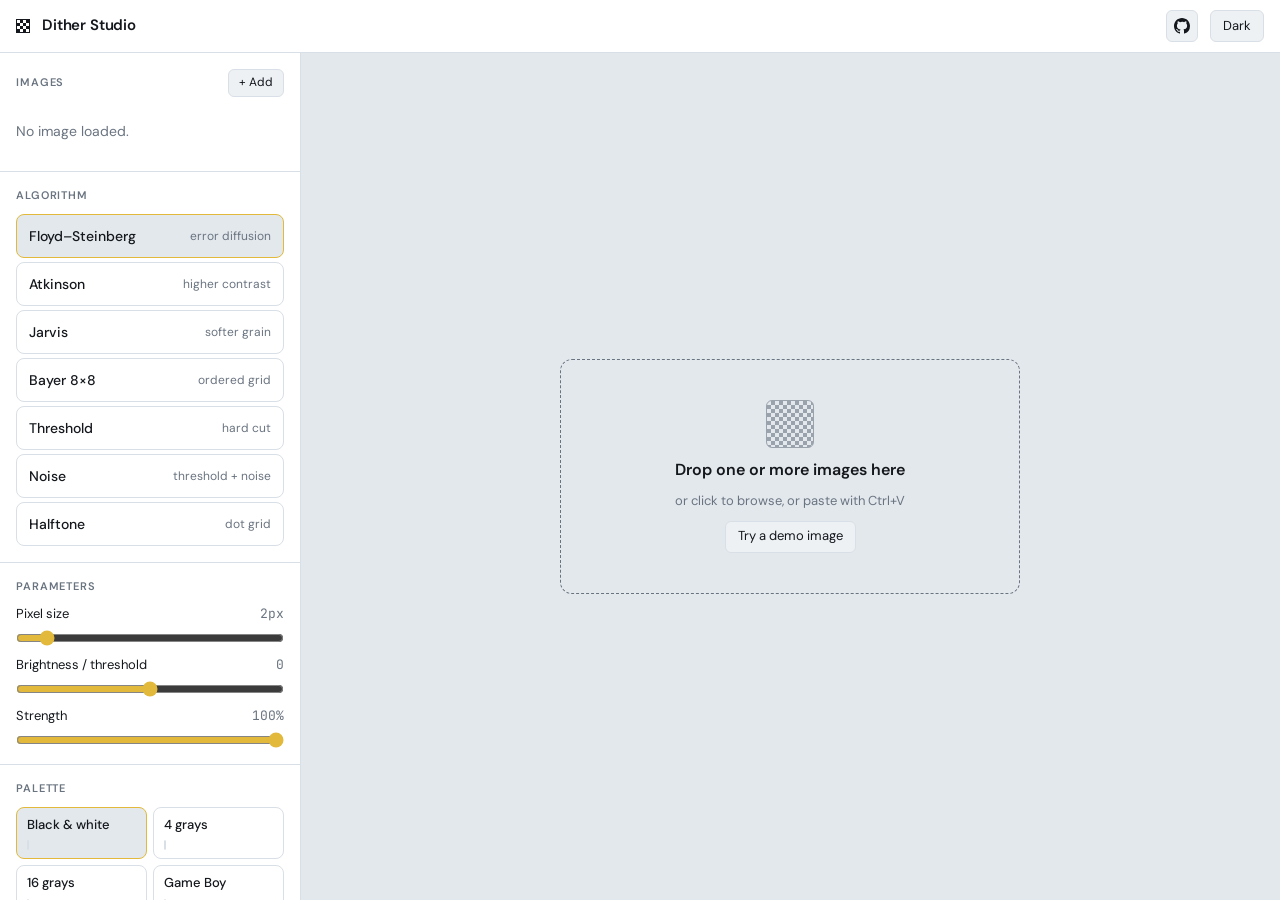
==== index.html @ 9b3e5ccb "Dither Studio 1.0.0 A single static page that dithers images entirely in the browser: no build step," ====
<!doctype html>
<html lang="en">
<head>
<meta charset="utf-8">
<meta name="viewport" content="width=device-width, initial-scale=1, viewport-fit=cover">
<title>Dither Studio — Retro image dithering in your browser</title>
<meta name="description" content="Turn any image into 1-bit, Game Boy, CGA or sepia pixel art. Floyd–Steinberg, Atkinson, Bayer, halftone and more, with a live before/after view. Runs entirely in your browser — nothing is uploaded.">
<meta name="theme-color" content="#0d1013">
<meta name="color-scheme" content="light dark">

<meta property="og:type" content="website">
<meta property="og:site_name" content="Dither Studio">
<meta property="og:locale" content="en_US">
<meta property="og:title" content="Dither Studio — Retro image dithering in your browser">
<meta property="og:description" content="Turn any image into 1-bit, Game Boy, CGA or sepia pixel art. Floyd–Steinberg, Atkinson, Bayer, halftone and more, with a live before/after view. Runs entirely in your browser — nothing is uploaded.">
<meta property="og:url" content="https://zed2101.github.io/dither-studio/">
<meta property="og:image" content="https://zed2101.github.io/dither-studio/assets/og.png">
<meta property="og:image:width" content="2400">
<meta property="og:image:height" content="1260">
<meta property="og:image:alt" content="Dither Studio: an image shown half in colour, half dithered to black and white.">
<meta name="twitter:card" content="summary_large_image">
<meta name="twitter:title" content="Dither Studio — Retro image dithering in your browser">
<meta name="twitter:description" content="Turn any image into 1-bit, Game Boy, CGA or sepia pixel art. 7 algorithms, 10 palettes, batch export. No upload, no install.">
<meta name="twitter:image" content="https://zed2101.github.io/dither-studio/assets/og.png">

<link rel="canonical" href="https://zed2101.github.io/dither-studio/">
<link rel="icon" href="favicon.svg" type="image/svg+xml">
<link rel="apple-touch-icon" href="assets/icon-512.png">
<link rel="preconnect" href="https://fonts.googleapis.com">
<link rel="preconnect" href="https://fonts.gstatic.com" crossorigin>
<link href="https://fonts.googleapis.com/css2?family=DM+Sans:wght@400;500;600&family=JetBrains+Mono:wght@400;500&display=swap" rel="stylesheet">
<link rel="stylesheet" href="styles.css">
</head>
<body>

<div id="root" class="root">
  <input id="file" type="file" accept="image/*" multiple hidden>

  <header class="topbar">
    <span class="logo" aria-hidden="true"></span>
    <h1 class="wordmark">Dither Studio</h1>
    <span id="status" class="status mono"></span>
    <span class="spacer"></span>
    <a class="btn btn-icon" href="https://github.com/Zed2101/dither-studio" target="_blank" rel="noopener" title="View on GitHub" aria-label="View on GitHub">
      <svg viewBox="0 0 16 16" width="16" height="16" fill="currentColor" aria-hidden="true"><path d="M8 0C3.58 0 0 3.58 0 8c0 3.54 2.29 6.53 5.47 7.59.4.07.55-.17.55-.38 0-.19-.01-.82-.01-1.49-2.01.37-2.53-.49-2.69-.94-.09-.23-.48-.94-.82-1.13-.28-.15-.68-.52-.01-.53.63-.01 1.08.58 1.23.82.72 1.21 1.87.87 2.33.66.07-.52.28-.87.51-1.07-1.78-.2-3.64-.89-3.64-3.95 0-.87.31-1.59.82-2.15-.08-.2-.36-1.02.08-2.12 0 0 .67-.21 2.2.82a7.4 7.4 0 0 1 2-.27c.68 0 1.36.09 2 .27 1.53-1.04 2.2-.82 2.2-.82.44 1.1.16 1.92.08 2.12.51.56.82 1.27.82 2.15 0 3.07-1.87 3.75-3.65 3.95.29.25.54.73.54 1.48 0 1.07-.01 1.93-.01 2.2 0 .21.15.46.55.38A8.01 8.01 0 0 0 16 8c0-4.42-3.58-8-8-8Z"/></svg>
    </a>
    <button id="theme" class="btn" type="button">Dark</button>
  </header>

  <main class="workspace">

    <section id="stage" class="stage" aria-label="Preview">
      <div id="viewer" class="viewer" hidden>
        <div class="layer"><canvas id="orig"></canvas></div>
        <div class="layer" id="clip"><canvas id="dith"></canvas></div>
        <div id="divider" class="divider">
          <span class="divider-line"></span>
          <span id="handle" class="handle" role="separator" aria-label="Drag to compare"><span>◀</span><span>▶</span></span>
        </div>
        <span class="tag tag-before mono">original</span>
        <span id="algoTag" class="tag tag-after mono"></span>
        <div class="zoombar">
          <button id="zoomOut" class="zbtn" type="button" aria-label="Zoom out">−</button>
          <button id="zoomReset" class="zbtn zbtn-wide mono" type="button" title="Reset view">100%</button>
          <button id="zoomIn" class="zbtn" type="button" aria-label="Zoom in">+</button>
        </div>
      </div>

      <div id="dropzone" class="dropzone">
        <div class="drop-card" id="dropCard">
          <span class="drop-icon" aria-hidden="true"></span>
          <p class="drop-title">Drop one or more images here</p>
          <p class="drop-sub">or click to browse, or paste with Ctrl+V</p>
          <button id="demo" class="btn" type="button">Try a demo image</button>
        </div>
      </div>

      <div id="overlay" class="drag-overlay" hidden>Drop to add</div>
    </section>

    <aside class="panel" aria-label="Controls">

      <section class="group">
        <div class="group-head">
          <h2 class="group-title">Images</h2>
          <button id="add" class="btn btn-sm" type="button">+ Add</button>
        </div>
        <div id="thumbs" class="thumbs" hidden></div>
        <p id="noImages" class="muted">No image loaded.</p>
      </section>

      <section class="group">
        <h2 class="group-title">Algorithm</h2>
        <div id="algos" class="algos" role="radiogroup" aria-label="Algorithm"></div>
      </section>

      <section class="group">
        <h2 class="group-title">Parameters</h2>
        <label class="field">
          <span class="field-head"><span>Pixel size</span><span id="pixelVal" class="mono muted"></span></span>
          <input id="pixel" type="range" min="1" max="12" step="1" value="2">
        </label>
        <label class="field">
          <span class="field-head"><span>Brightness / threshold</span><span id="biasVal" class="mono muted"></span></span>
          <input id="bias" type="range" min="-120" max="120" step="1" value="0">
        </label>
        <label class="field" id="strengthField">
          <span class="field-head"><span>Strength</span><span id="strengthVal" class="mono muted"></span></span>
          <input id="strength" type="range" min="0" max="100" step="1" value="100">
        </label>
        <label class="field" id="cellField" hidden>
          <span class="field-head"><span>Dot grid</span><span id="cellVal" class="mono muted"></span></span>
          <input id="cell" type="range" min="3" max="24" step="1" value="8">
        </label>
      </section>

      <section class="group">
        <h2 class="group-title">Palette</h2>
        <div id="palettes" class="palettes" role="radiogroup" aria-label="Palette"></div>
        <div id="customRow" class="custom-row" hidden></div>
      </section>

      <section class="group">
        <h2 class="group-title">Export</h2>
        <p id="exportInfo" class="mono muted"></p>
        <button id="png" class="btn btn-primary" type="button" disabled>Download PNG</button>
        <div class="row">
          <button id="copy" class="btn" type="button" disabled>Copy</button>
          <button id="zip" class="btn" type="button" disabled>ZIP</button>
        </div>
      </section>

    </aside>
  </main>

  <div id="toast" class="toast" hidden></div>
</div>

<script src="app.js"></script>
</body>
</html>
---- styles.css ----
/* ---------------------------------------------------------------- tokens */
:root {
  --bg: #eef1f4;
  --panel: #ffffff;
  --panel2: #e3e8ed;
  --text: #14181d;
  --muted: #6a7480;
  --border: #d9dfe6;
  --accent: #e2b93b;
  --accent-ink: #1c1600;
  --shadow: 0 1px 2px rgba(20, 24, 29, .06);
}
:root.dark {
  --bg: #0d1013;
  --panel: #151a1f;
  --panel2: #1d232a;
  --text: #e7ebef;
  --muted: #8791a0;
  --border: #262d35;
  --shadow: 0 1px 2px rgba(0, 0, 0, .4);
}

* { box-sizing: border-box; }

html, body {
  margin: 0;
  height: 100%;
  background: var(--bg);
  color: var(--text);
  font: 400 14px/1.45 "DM Sans", system-ui, -apple-system, sans-serif;
  -webkit-font-smoothing: antialiased;
}

.mono { font-family: "JetBrains Mono", ui-monospace, monospace; }
.muted { color: var(--muted); }

input[type=range] { accent-color: var(--accent); width: 100%; margin: 0; }

/* ---------------------------------------------------------------- shell */
.root {
  height: 100dvh;
  display: flex;
  flex-direction: column;
  position: relative;
}

.topbar {
  flex: 0 0 auto;
  display: flex;
  align-items: center;
  gap: 12px;
  padding: 10px 16px;
  background: var(--panel);
  border-bottom: 1px solid var(--border);
}
.logo {
  width: 14px;
  height: 14px;
  border: 1px solid var(--text);
  background: repeating-conic-gradient(var(--text) 0 25%, transparent 0 50%) 0 0 / 6px 6px;
}
.wordmark { margin: 0; font-size: 15px; font-weight: 600; letter-spacing: -.01em; }
.status { font-size: 12px; color: var(--muted); }
.spacer { flex: 1; }

.workspace {
  flex: 1;
  min-height: 0;
  display: flex;
  flex-direction: row-reverse;
}

/* ---------------------------------------------------------------- buttons */
.btn {
  height: 32px;
  padding: 0 12px;
  display: inline-flex;
  align-items: center;
  justify-content: center;
  gap: 6px;
  font: inherit;
  font-size: 13px;
  color: var(--text);
  background: var(--bg);
  border: 1px solid var(--border);
  border-radius: 6px;
  cursor: pointer;
  transition: border-color .12s, background .12s, filter .12s;
}
.btn:hover:not(:disabled) { border-color: var(--muted); }
.btn:disabled { opacity: .45; cursor: not-allowed; }
.btn-sm { height: 28px; padding: 0 10px; font-size: 12px; }
.btn-icon { width: 32px; padding: 0; }
.btn-primary {
  height: 40px;
  font-weight: 600;
  font-size: 14px;
  color: var(--accent-ink);
  background: var(--accent);
  border: 0;
  border-radius: 8px;
}
.btn-primary:hover:not(:disabled) { filter: brightness(1.05); }
:focus-visible { outline: 2px solid var(--accent); outline-offset: 2px; }

/* ---------------------------------------------------------------- stage */
.stage {
  position: relative;
  flex: 999 1 420px;
  min-width: 0;
  overflow: hidden;
  background: var(--panel2);
  user-select: none;
  touch-action: pan-y;
  cursor: ew-resize;
}
.stage.panning { touch-action: none; cursor: grab; }
.stage.empty { cursor: default; }

.viewer { position: absolute; inset: 0; }
.viewer[hidden] { display: none; }
.layer {
  position: absolute;
  inset: 0;
  display: flex;
  align-items: center;
  justify-content: center;
  overflow: hidden;
}
.layer canvas { image-rendering: pixelated; }
#orig { box-shadow: 0 8px 30px rgba(0, 0, 0, .18); }

.divider { position: absolute; top: 0; bottom: 0; width: 0; pointer-events: none; }
.divider-line { position: absolute; top: 0; bottom: 0; left: -1px; width: 2px; background: var(--accent); }
.handle {
  position: absolute;
  top: 50%;
  left: -22px;
  margin-top: -22px;
  width: 44px;
  height: 44px;
  border-radius: 50%;
  background: var(--accent);
  color: var(--accent-ink);
  display: flex;
  align-items: center;
  justify-content: center;
  gap: 4px;
  font-size: 11px;
  font-weight: 600;
  box-shadow: 0 2px 10px rgba(0, 0, 0, .3);
  pointer-events: auto;
  cursor: ew-resize;
  touch-action: none;
}

.tag {
  position: absolute;
  top: 12px;
  padding: 3px 8px;
  border-radius: 4px;
  font-size: 11px;
  pointer-events: none;
}
.tag-before { left: 12px; background: rgba(0, 0, 0, .55); color: #fff; }
.tag-after { right: 12px; background: var(--accent); color: var(--accent-ink); }

.zoombar {
  position: absolute;
  bottom: 12px;
  left: 50%;
  transform: translateX(-50%);
  display: flex;
  align-items: center;
  gap: 2px;
  padding: 4px;
  border-radius: 8px;
  background: var(--panel);
  border: 1px solid var(--border);
  box-shadow: var(--shadow);
  cursor: default;
}
.zbtn {
  width: 32px;
  height: 32px;
  border: 0;
  background: transparent;
  color: var(--text);
  border-radius: 6px;
  cursor: pointer;
  font: inherit;
  font-size: 16px;
}
.zbtn-wide { width: auto; min-width: 56px; font-size: 12px; }
.zbtn:hover { background: var(--panel2); }

/* ---------------------------------------------------------------- dropzone */
.dropzone {
  position: absolute;
  inset: 0;
  display: flex;
  align-items: center;
  justify-content: center;
  padding: 24px;
}
.dropzone[hidden] { display: none; }
.drop-card {
  width: 100%;
  max-width: 460px;
  padding: 40px 28px;
  display: flex;
  flex-direction: column;
  align-items: center;
  gap: 10px;
  text-align: center;
  border: 1.5px dashed var(--muted);
  border-radius: 12px;
  cursor: pointer;
  transition: border-color .12s;
}
.drop-card:hover { border-color: var(--accent); }
.drop-icon {
  width: 48px;
  height: 48px;
  border: 1px solid var(--muted);
  border-radius: 6px;
  opacity: .6;
  background: repeating-conic-gradient(var(--muted) 0 25%, transparent 0 50%) 0 0 / 8px 8px;
}
.drop-title { margin: 0; font-size: 16px; font-weight: 600; }
.drop-sub { margin: 0; font-size: 13px; color: var(--muted); }

.drag-overlay {
  position: absolute;
  inset: 0;
  display: flex;
  align-items: center;
  justify-content: center;
  font-size: 18px;
  font-weight: 600;
  background: rgba(226, 185, 59, .18);
  border: 3px solid var(--accent);
  pointer-events: none;
}
.drag-overlay[hidden] { display: none; }

/* ---------------------------------------------------------------- panel */
.panel {
  flex: 1 1 300px;
  max-width: 360px;
  min-height: 0;
  overflow-y: auto;
  overscroll-behavior: contain;
  background: var(--panel);
  border-right: 1px solid var(--border);
  display: flex;
  flex-direction: column;
}

.group {
  padding: 16px;
  display: flex;
  flex-direction: column;
  gap: 10px;
  border-bottom: 1px solid var(--border);
}
.group:last-child { border-bottom: 0; }
.group-head { display: flex; align-items: center; justify-content: space-between; }
.group-title {
  margin: 0;
  font-size: 11px;
  font-weight: 600;
  letter-spacing: .08em;
  text-transform: uppercase;
  color: var(--muted);
}
.row { display: flex; gap: 8px; }
.row > .btn { flex: 1; height: 40px; border-radius: 8px; }

/* thumbnails */
.thumbs { display: grid; grid-template-columns: repeat(auto-fill, minmax(64px, 1fr)); gap: 8px; }
.thumbs[hidden] { display: none; }
.thumb { position: relative; aspect-ratio: 1; }
.thumb-pick {
  width: 100%;
  height: 100%;
  padding: 0;
  border: 0;
  border-radius: 6px;
  overflow: hidden;
  background: var(--panel2);
  cursor: pointer;
  outline: 2px solid transparent;
  outline-offset: 2px;
}
.thumb-pick[aria-checked="true"] { outline-color: var(--accent); }
.thumb-pick img { width: 100%; height: 100%; object-fit: cover; display: block; pointer-events: none; }
.thumb-del {
  position: absolute;
  top: -6px;
  right: -6px;
  width: 20px;
  height: 20px;
  padding: 0;
  border: 0;
  border-radius: 50%;
  background: var(--text);
  color: var(--bg);
  font: inherit;
  font-size: 12px;
  line-height: 20px;
  cursor: pointer;
}

/* algorithm list */
.algos { display: flex; flex-direction: column; gap: 4px; }
.algo {
  display: flex;
  align-items: center;
  justify-content: space-between;
  gap: 8px;
  min-height: 44px;
  padding: 8px 12px;
  text-align: left;
  font: inherit;
  color: var(--text);
  background: transparent;
  border: 1px solid var(--border);
  border-radius: 8px;
  cursor: pointer;
  transition: border-color .12s, background .12s;
}
.algo:hover { border-color: var(--muted); }
.algo[aria-checked="true"] { border-color: var(--accent); background: var(--panel2); }
.algo b { font-weight: 500; font-size: 14px; }
.algo span { color: var(--muted); font-size: 12px; }

/* parameters */
.field { display: flex; flex-direction: column; gap: 6px; }
.field[hidden] { display: none; }
.field-head { display: flex; justify-content: space-between; font-size: 13px; }

/* palettes */
.palettes { display: grid; grid-template-columns: 1fr 1fr; gap: 6px; }
.palette {
  display: flex;
  flex-direction: column;
  gap: 6px;
  min-height: 44px;
  padding: 8px 10px;
  text-align: left;
  font: inherit;
  color: var(--text);
  background: transparent;
  border: 1px solid var(--border);
  border-radius: 8px;
  cursor: pointer;
  transition: border-color .12s, background .12s;
}
.palette:hover { border-color: var(--muted); }
.palette[aria-checked="true"] { border-color: var(--accent); background: var(--panel2); }
.palette b { font-weight: 500; font-size: 13px; }
.swatch {
  display: flex;
  height: 10px;
  border: 1px solid var(--border);
  border-radius: 3px;
  overflow: hidden;
}
.swatch i { flex: 1; }

.custom-row { display: flex; flex-wrap: wrap; gap: 8px; align-items: center; }
.custom-row[hidden] { display: none; }
.chip { position: relative; width: 44px; height: 44px; }
.chip input {
  width: 44px;
  height: 44px;
  padding: 0;
  border: 1px solid var(--border);
  border-radius: 8px;
  background: transparent;
  cursor: pointer;
}
.chip button {
  position: absolute;
  top: -6px;
  right: -6px;
  width: 18px;
  height: 18px;
  padding: 0;
  border: 0;
  border-radius: 50%;
  background: var(--text);
  color: var(--bg);
  font: inherit;
  font-size: 11px;
  line-height: 18px;
  cursor: pointer;
}
.chip-add {
  width: 44px;
  height: 44px;
  border: 1px dashed var(--muted);
  border-radius: 8px;
  background: transparent;
  color: var(--text);
  font: inherit;
  font-size: 18px;
  cursor: pointer;
}
.chip-add:hover { border-color: var(--accent); }

/* ---------------------------------------------------------------- toast */
.toast {
  position: fixed;
  bottom: 20px;
  left: 50%;
  transform: translateX(-50%);
  padding: 10px 16px;
  border-radius: 8px;
  background: var(--text);
  color: var(--bg);
  font-size: 13px;
  box-shadow: 0 6px 24px rgba(0, 0, 0, .3);
  pointer-events: none;
  z-index: 10;
}
.toast[hidden] { display: none; }

/* ---------------------------------------------------------------- mobile */
@media (max-width: 760px) {
  .workspace { flex-direction: column; overflow-y: auto; }
  .stage { flex: 0 0 auto; height: 58dvh; min-height: 300px; }
  .panel {
    flex: 0 0 auto;
    max-width: none;
    overflow: visible;
    border-right: 0;
    border-top: 1px solid var(--border);
  }
  .status { display: none; }
}

@media (prefers-reduced-motion: reduce) {
  * { transition: none !important; }
}
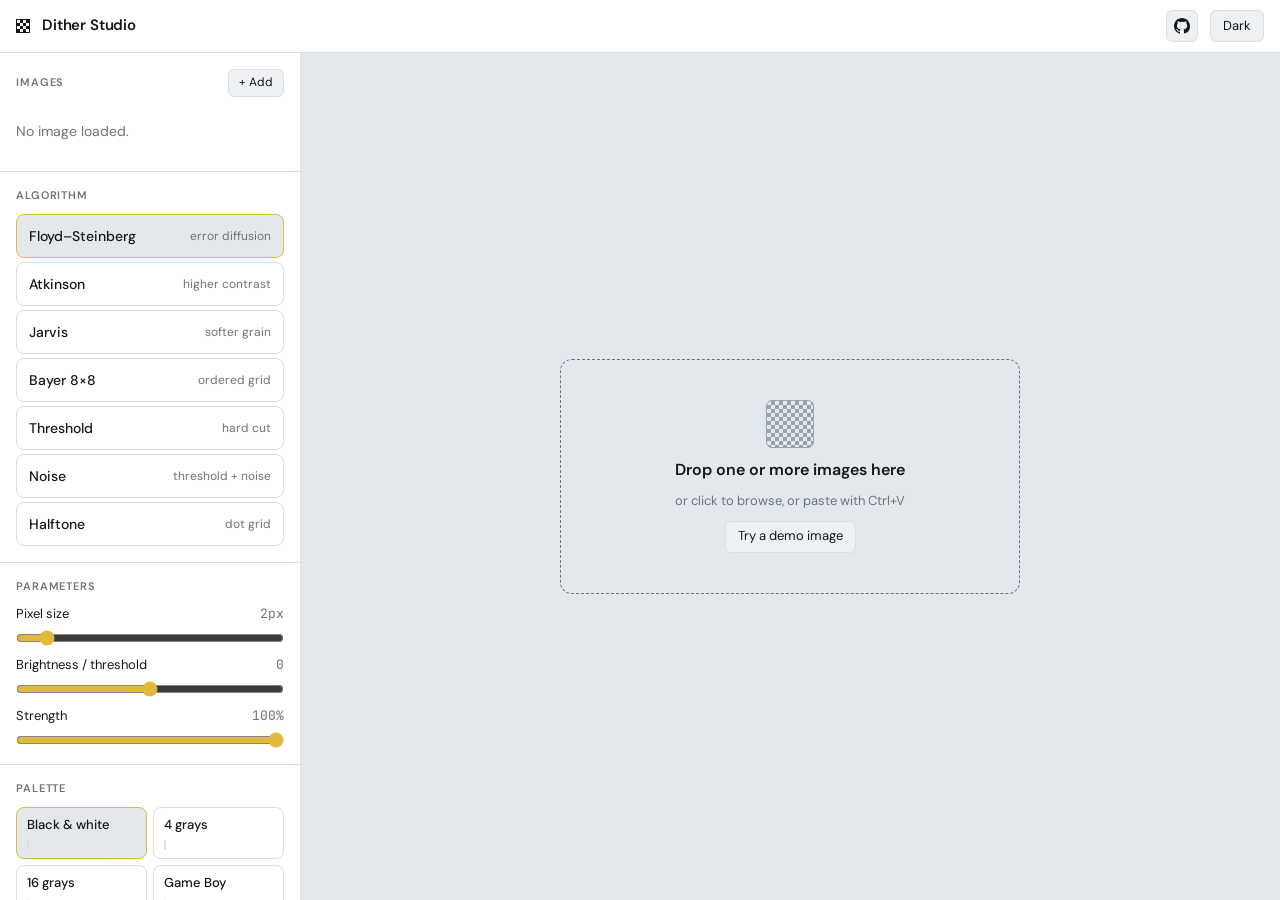
==== commit 28db06ae: "Add sitemap, robots.txt and WebApplication structured data Prepares the site for Google Search Conso" ====
--- a/index.html
+++ b/index.html
@@ -30,6 +30,7 @@
 <link rel="preconnect" href="https://fonts.gstatic.com" crossorigin>
 <link href="https://fonts.googleapis.com/css2?family=DM+Sans:wght@400;500;600&family=JetBrains+Mono:wght@400;500&display=swap" rel="stylesheet">
 <link rel="stylesheet" href="styles.css">
+<script type="application/ld+json">{"@context":"https://schema.org","@type":"WebApplication","name":"Dither Studio","url":"https://zed2101.github.io/dither-studio/","applicationCategory":"MultimediaApplication","applicationSubCategory":"Image dithering tool","operatingSystem":"Any (web browser)","browserRequirements":"Requires JavaScript and HTML5 canvas","offers":{"@type":"Offer","price":"0","priceCurrency":"EUR"},"isAccessibleForFree":true,"license":"https://opensource.org/license/mit","softwareVersion":"1.0.0","image":"https://zed2101.github.io/dither-studio/assets/og.png","author":{"@type":"Person","name":"Daniel Crantoc","url":"https://github.com/Zed2101"},"sameAs":["https://github.com/Zed2101/dither-studio"],"description":"Turn any image into 1-bit, Game Boy, CGA or sepia pixel art. Floyd-Steinberg, Atkinson, Jarvis, ordered Bayer, threshold and halftone dithering with a live before/after view. Runs entirely in the browser, nothing is uploaded.","featureList":["Floyd-Steinberg dithering","Atkinson dithering","Jarvis-Judice-Ninke dithering","Ordered Bayer 8x8 dithering","Threshold and noise threshold","Halftone dots","10 palettes including Game Boy, CGA, EGA and sepia","Custom palette editor","Live before/after compare slider","PNG, clipboard and ZIP export"],"keywords":"dithering, Floyd-Steinberg, Atkinson, Bayer, halftone, 1-bit, pixel art, Game Boy palette, CGA, image converter"}</script>
 </head>
 <body>
 
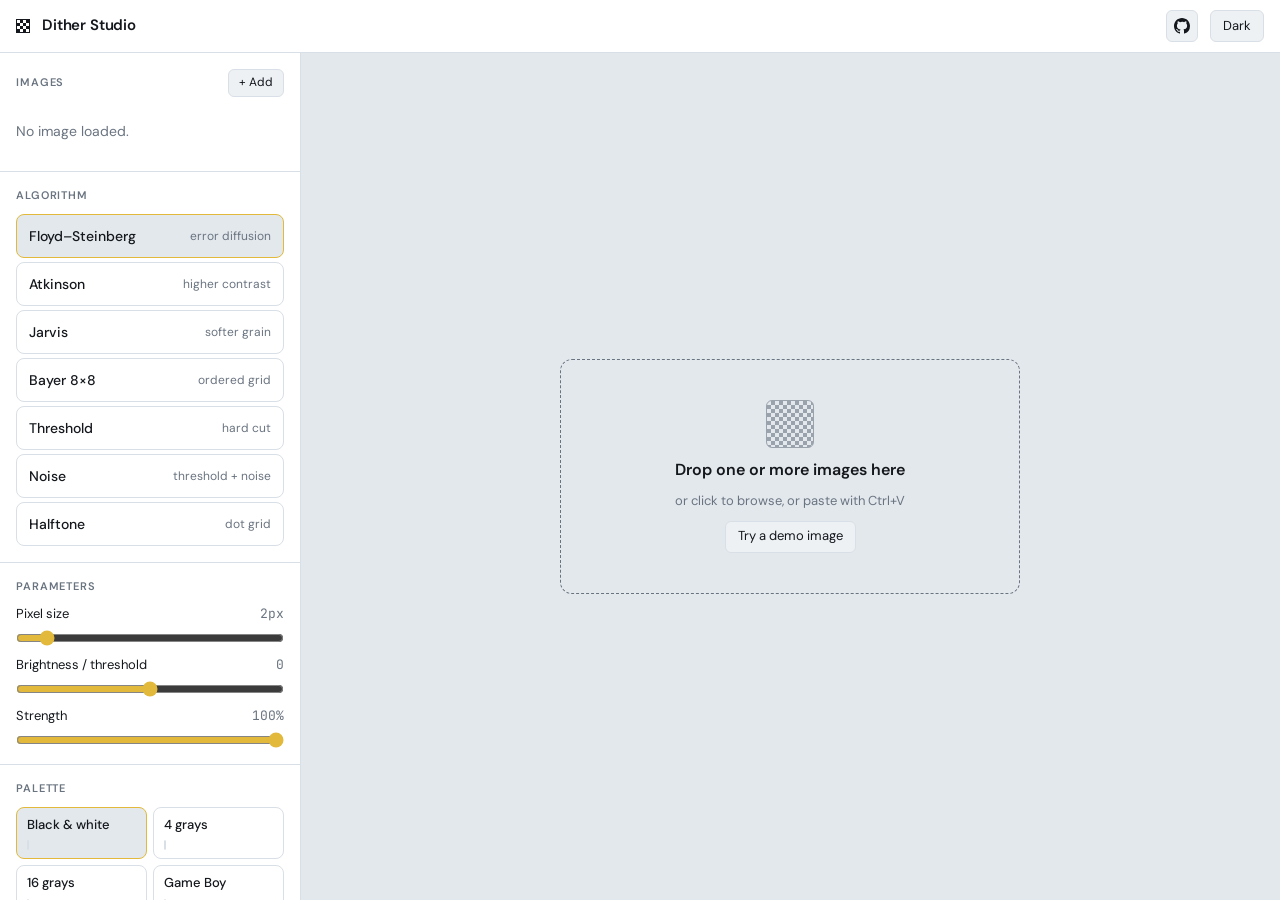
==== commit 6e27b815: "Add Google Search Console verification tag Co-Authored-By: Claude Opus 5 <noreply@anthropic.com>" ====
--- a/index.html
+++ b/index.html
@@ -6,6 +6,7 @@
 <title>Dither Studio — Retro image dithering in your browser</title>
 <meta name="description" content="Turn any image into 1-bit, Game Boy, CGA or sepia pixel art. Floyd–Steinberg, Atkinson, Bayer, halftone and more, with a live before/after view. Runs entirely in your browser — nothing is uploaded.">
 <meta name="theme-color" content="#0d1013">
+<meta name="google-site-verification" content="ipMnhRdP8DGzb9EF7KdJMNUyE6qThfNxW7aOE_FZdts">
 <meta name="color-scheme" content="light dark">
 
 <meta property="og:type" content="website">
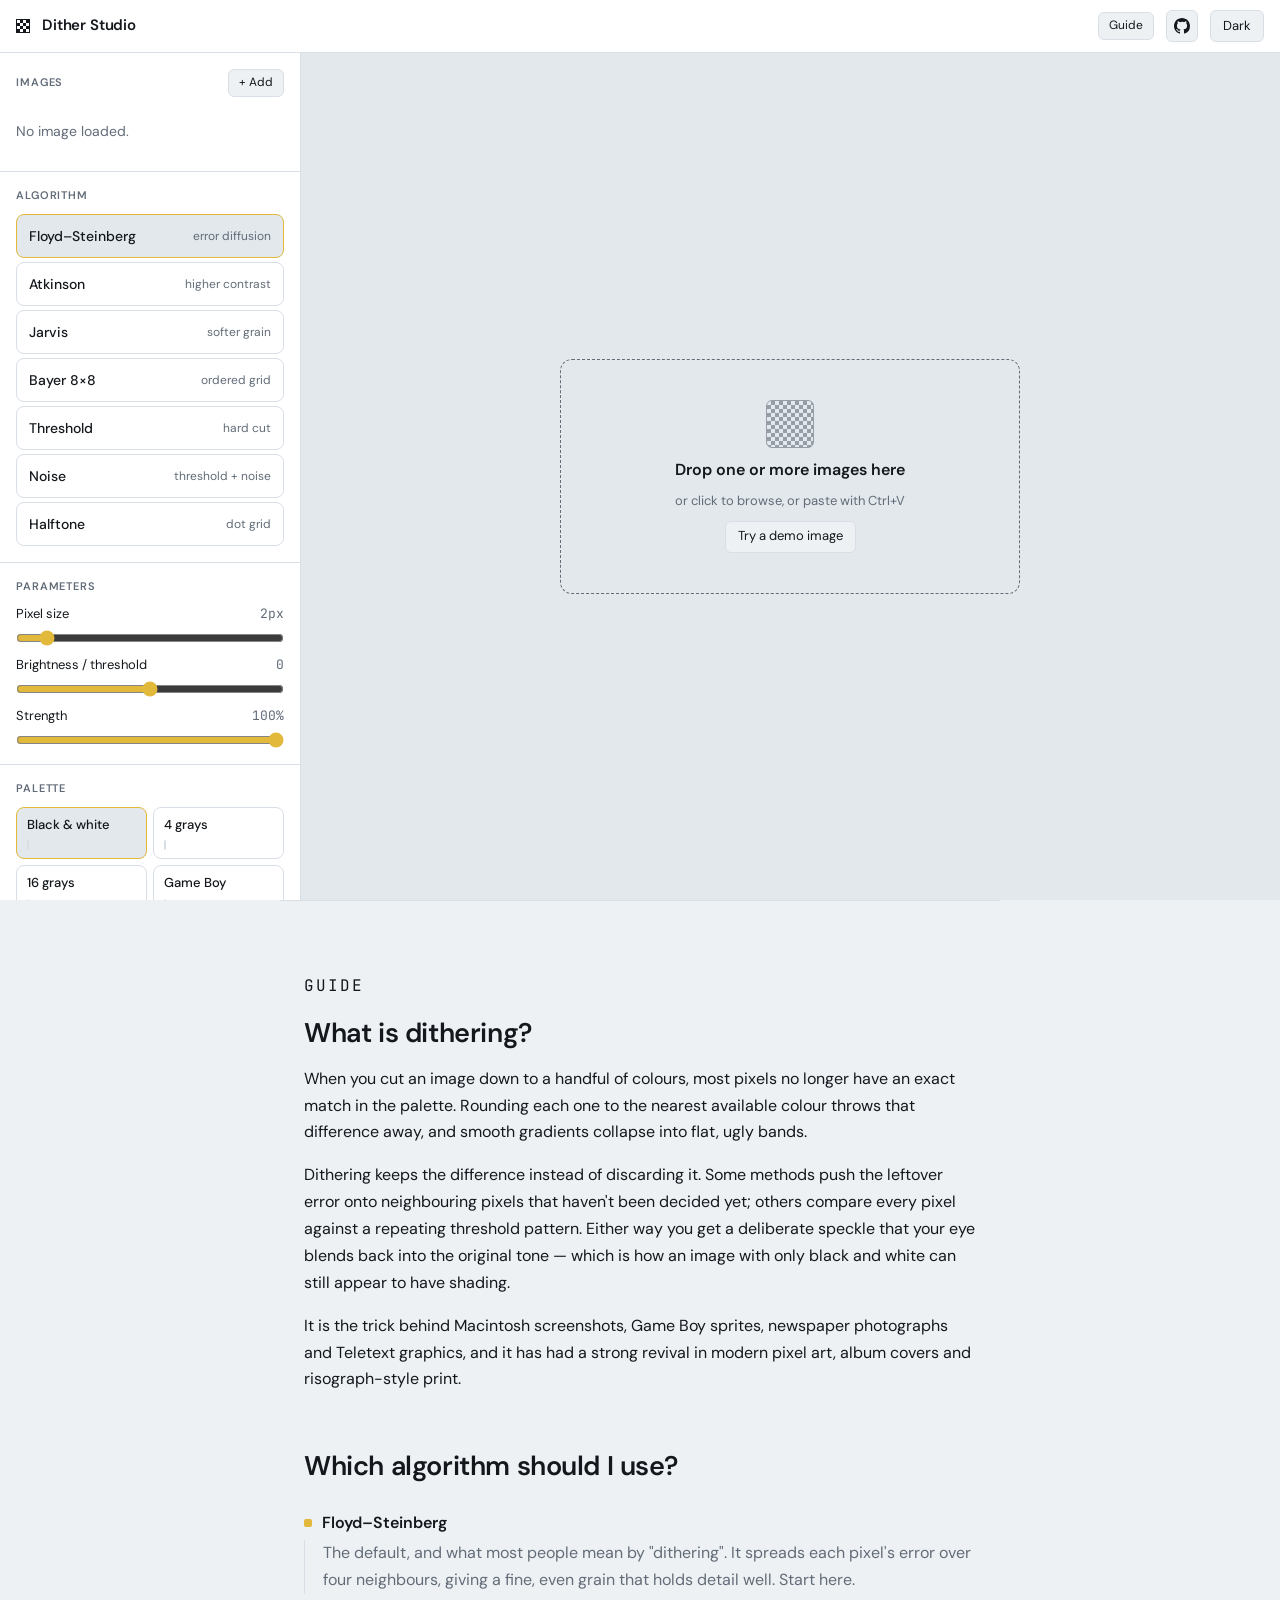
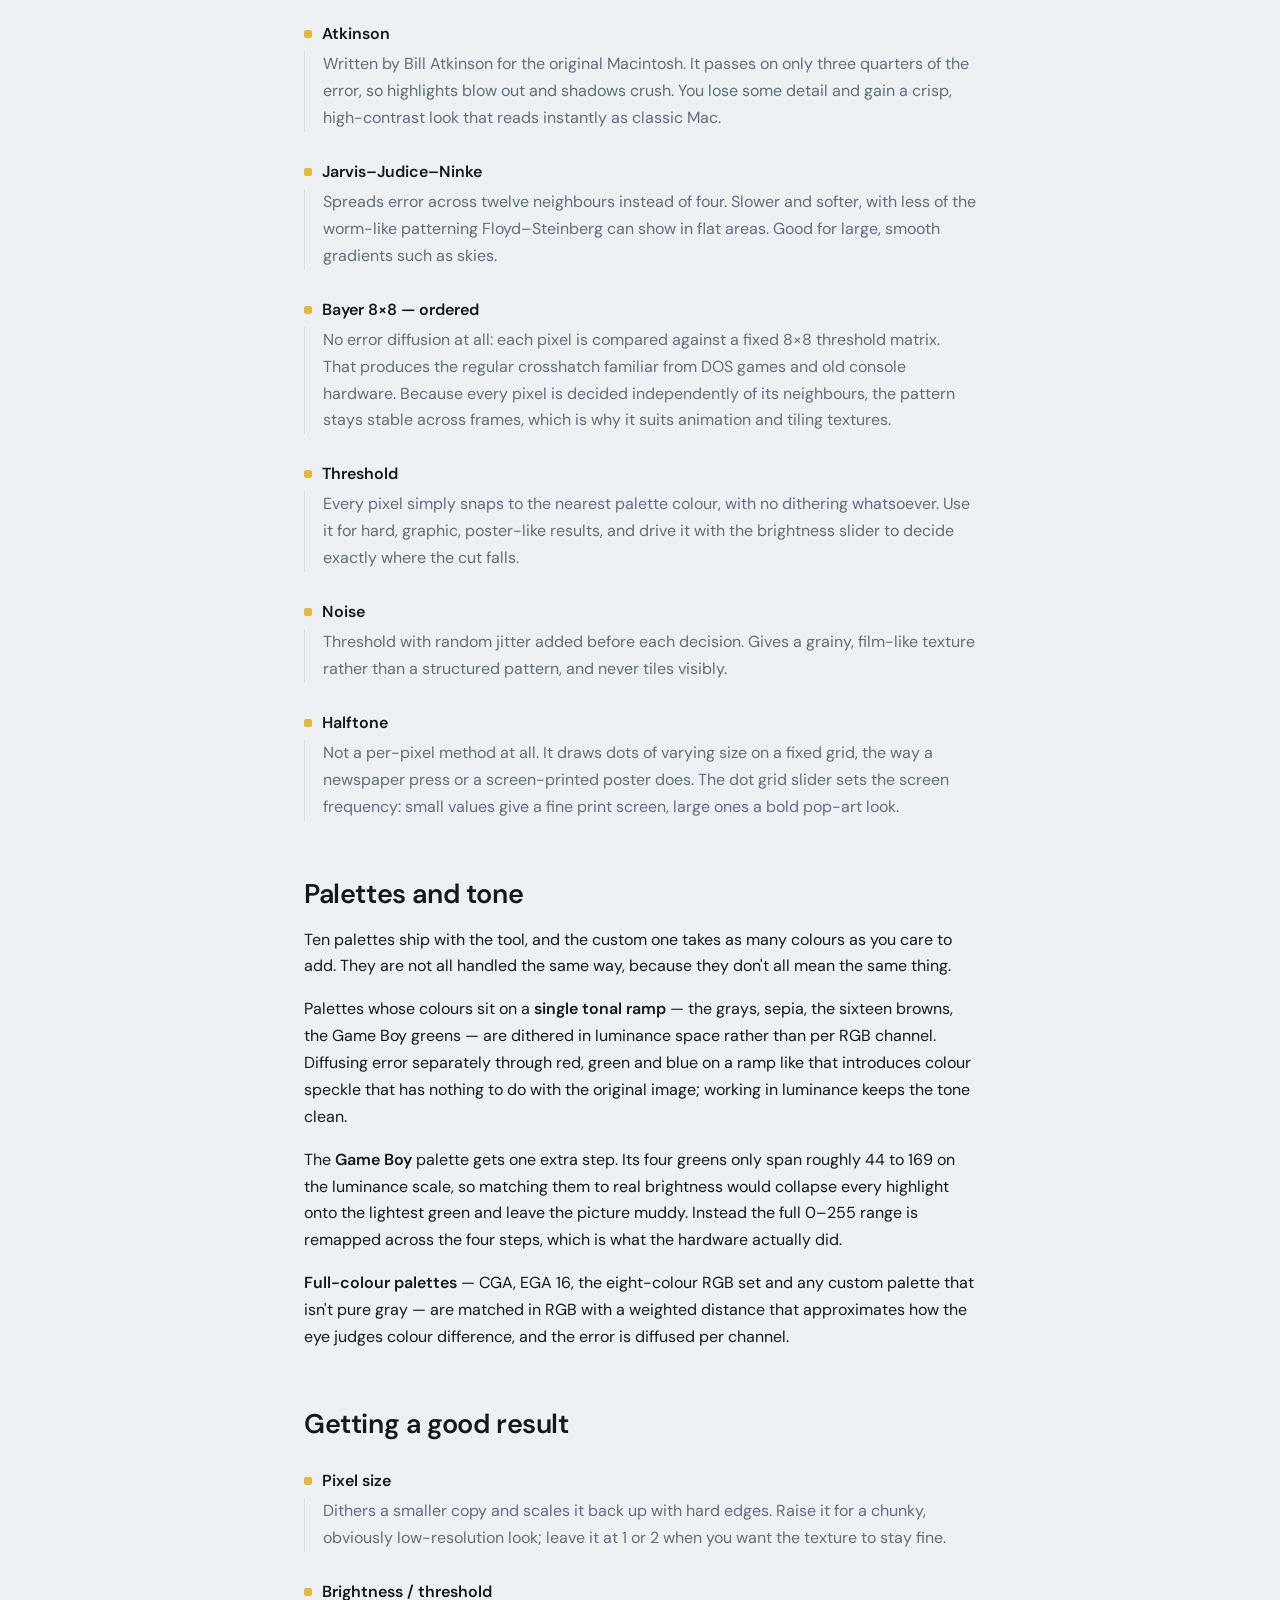
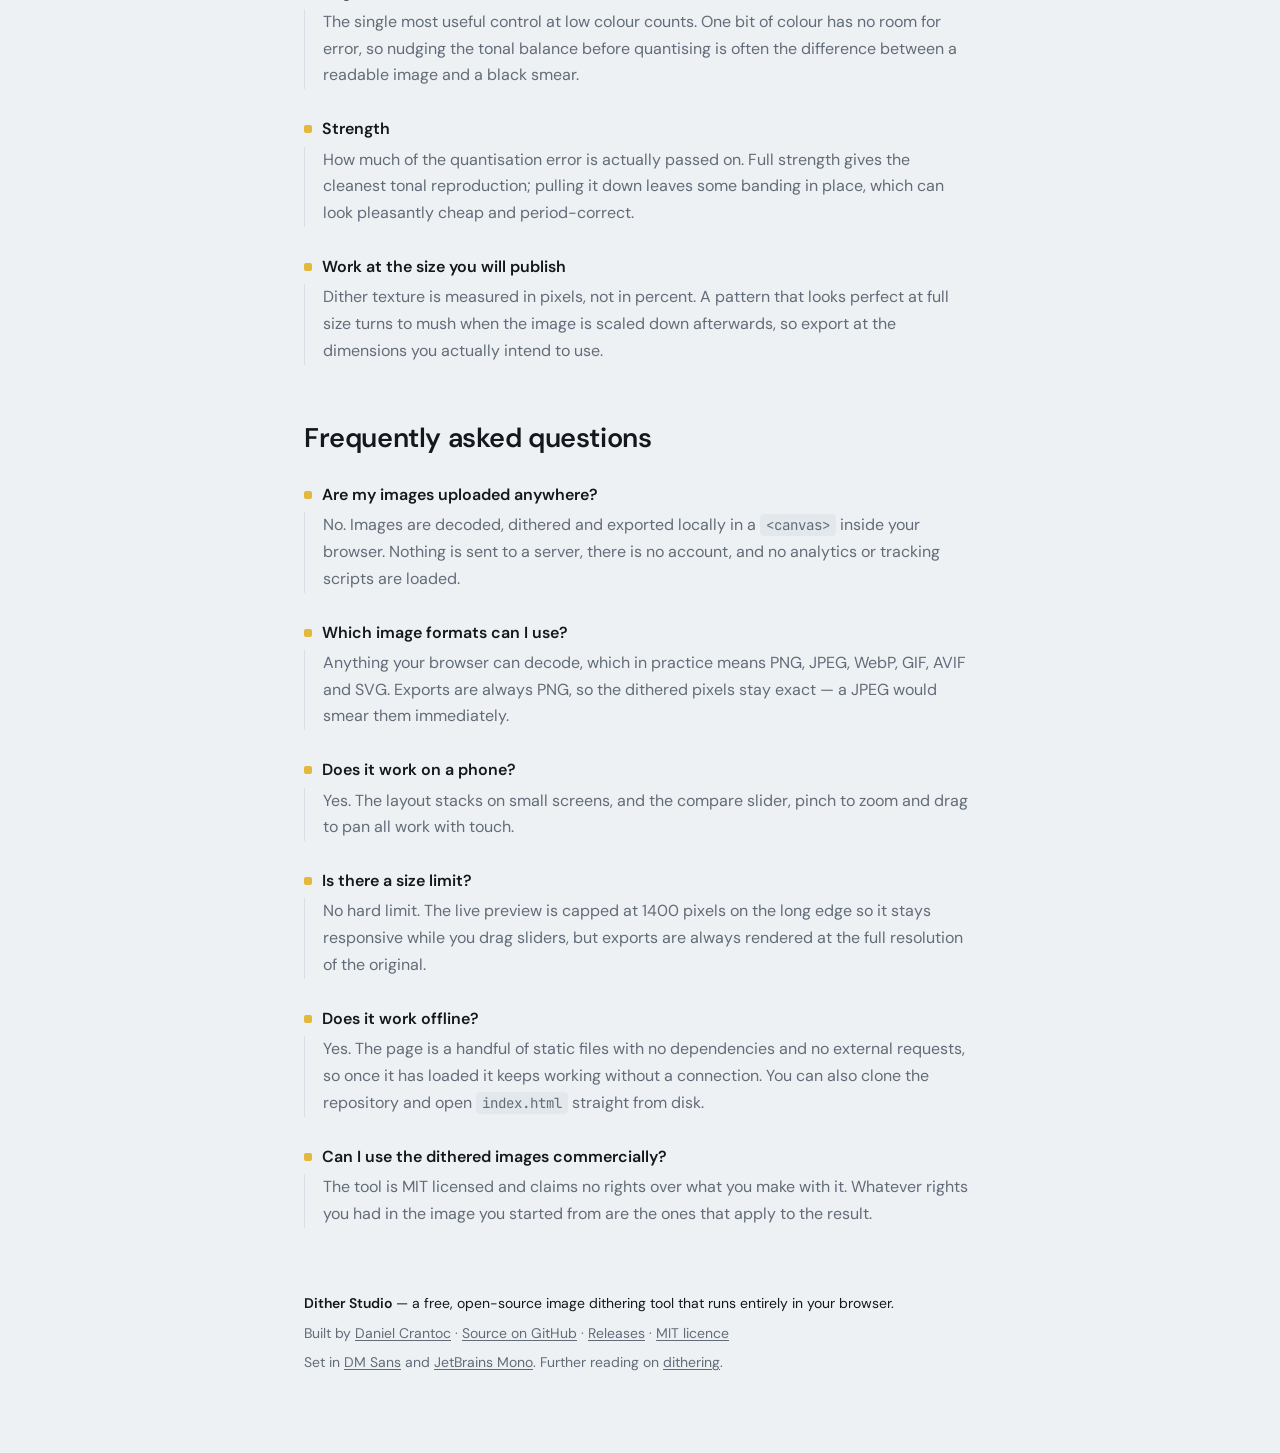
==== commit 046cbf66: "SEO, performance and accessibility pass The page was technically well tagged but had almost nothing " ====
--- a/index.html
+++ b/index.html
@@ -3,37 +3,42 @@
 <head>
 <meta charset="utf-8">
 <meta name="viewport" content="width=device-width, initial-scale=1, viewport-fit=cover">
-<title>Dither Studio — Retro image dithering in your browser</title>
-<meta name="description" content="Turn any image into 1-bit, Game Boy, CGA or sepia pixel art. Floyd–Steinberg, Atkinson, Bayer, halftone and more, with a live before/after view. Runs entirely in your browser — nothing is uploaded.">
+<title>Dither Studio — Free online image dithering tool</title>
+<meta name="description" content="Free online dithering tool. Turn any image into 1-bit, Game Boy, CGA or sepia pixel art with Floyd–Steinberg, Atkinson, Bayer or halftone. Nothing is uploaded.">
 <meta name="theme-color" content="#0d1013">
 <meta name="google-site-verification" content="ipMnhRdP8DGzb9EF7KdJMNUyE6qThfNxW7aOE_FZdts">
 <meta name="color-scheme" content="light dark">
+<meta name="author" content="Daniel Crantoc">
 
 <meta property="og:type" content="website">
 <meta property="og:site_name" content="Dither Studio">
 <meta property="og:locale" content="en_US">
-<meta property="og:title" content="Dither Studio — Retro image dithering in your browser">
+<meta property="og:title" content="Dither Studio — Free online image dithering tool">
 <meta property="og:description" content="Turn any image into 1-bit, Game Boy, CGA or sepia pixel art. Floyd–Steinberg, Atkinson, Bayer, halftone and more, with a live before/after view. Runs entirely in your browser — nothing is uploaded.">
 <meta property="og:url" content="https://zed2101.github.io/dither-studio/">
 <meta property="og:image" content="https://zed2101.github.io/dither-studio/assets/og.png">
+<meta property="og:image:type" content="image/png">
 <meta property="og:image:width" content="2400">
 <meta property="og:image:height" content="1260">
 <meta property="og:image:alt" content="Dither Studio: an image shown half in colour, half dithered to black and white.">
 <meta name="twitter:card" content="summary_large_image">
-<meta name="twitter:title" content="Dither Studio — Retro image dithering in your browser">
+<meta name="twitter:title" content="Dither Studio — Free online image dithering tool">
 <meta name="twitter:description" content="Turn any image into 1-bit, Game Boy, CGA or sepia pixel art. 7 algorithms, 10 palettes, batch export. No upload, no install.">
 <meta name="twitter:image" content="https://zed2101.github.io/dither-studio/assets/og.png">
+<meta name="twitter:image:alt" content="Dither Studio: an image shown half in colour, half dithered to black and white.">
 
 <link rel="canonical" href="https://zed2101.github.io/dither-studio/">
 <link rel="icon" href="favicon.svg" type="image/svg+xml">
 <link rel="apple-touch-icon" href="assets/icon-512.png">
-<link rel="preconnect" href="https://fonts.googleapis.com">
-<link rel="preconnect" href="https://fonts.gstatic.com" crossorigin>
-<link href="https://fonts.googleapis.com/css2?family=DM+Sans:wght@400;500;600&family=JetBrains+Mono:wght@400;500&display=swap" rel="stylesheet">
+<link rel="preload" href="assets/fonts/dm-sans-latin.woff2" as="font" type="font/woff2" crossorigin>
+<link rel="preload" href="assets/fonts/jetbrains-mono-latin.woff2" as="font" type="font/woff2" crossorigin>
+<link rel="stylesheet" href="fonts.css">
 <link rel="stylesheet" href="styles.css">
-<script type="application/ld+json">{"@context":"https://schema.org","@type":"WebApplication","name":"Dither Studio","url":"https://zed2101.github.io/dither-studio/","applicationCategory":"MultimediaApplication","applicationSubCategory":"Image dithering tool","operatingSystem":"Any (web browser)","browserRequirements":"Requires JavaScript and HTML5 canvas","offers":{"@type":"Offer","price":"0","priceCurrency":"EUR"},"isAccessibleForFree":true,"license":"https://opensource.org/license/mit","softwareVersion":"1.0.0","image":"https://zed2101.github.io/dither-studio/assets/og.png","author":{"@type":"Person","name":"Daniel Crantoc","url":"https://github.com/Zed2101"},"sameAs":["https://github.com/Zed2101/dither-studio"],"description":"Turn any image into 1-bit, Game Boy, CGA or sepia pixel art. Floyd-Steinberg, Atkinson, Jarvis, ordered Bayer, threshold and halftone dithering with a live before/after view. Runs entirely in the browser, nothing is uploaded.","featureList":["Floyd-Steinberg dithering","Atkinson dithering","Jarvis-Judice-Ninke dithering","Ordered Bayer 8x8 dithering","Threshold and noise threshold","Halftone dots","10 palettes including Game Boy, CGA, EGA and sepia","Custom palette editor","Live before/after compare slider","PNG, clipboard and ZIP export"],"keywords":"dithering, Floyd-Steinberg, Atkinson, Bayer, halftone, 1-bit, pixel art, Game Boy palette, CGA, image converter"}</script>
+<script type="application/ld+json">[{"@context":"https://schema.org","@type":"WebApplication","@id":"https://zed2101.github.io/dither-studio/#app","name":"Dither Studio","alternateName":"Dither Studio online dithering tool","url":"https://zed2101.github.io/dither-studio/","applicationCategory":"MultimediaApplication","applicationSubCategory":"Image dithering tool","operatingSystem":"Any (web browser)","browserRequirements":"Requires JavaScript and HTML5 canvas","offers":{"@type":"Offer","price":"0","priceCurrency":"EUR"},"isAccessibleForFree":true,"license":"https://opensource.org/license/mit","softwareVersion":"1.0.0","datePublished":"2026-09-03","image":"https://zed2101.github.io/dither-studio/assets/og.png","author":{"@type":"Person","name":"Daniel Crantoc","url":"https://github.com/Zed2101"},"sameAs":["https://github.com/Zed2101/dither-studio"],"description":"Turn any image into 1-bit, Game Boy, CGA or sepia pixel art. Floyd-Steinberg, Atkinson, Jarvis, ordered Bayer, threshold and halftone dithering with a live before/after view. Runs entirely in the browser, nothing is uploaded.","featureList":["Floyd-Steinberg dithering","Atkinson dithering","Jarvis-Judice-Ninke dithering","Ordered Bayer 8x8 dithering","Threshold and noise threshold","Halftone dots","10 palettes including Game Boy, CGA, EGA and sepia","Custom palette editor","Live before/after compare slider","PNG, clipboard and ZIP export"],"keywords":"dithering, Floyd-Steinberg, Atkinson, Bayer, halftone, 1-bit, pixel art, Game Boy palette, CGA, image converter"},{"@context":"https://schema.org","@type":"FAQPage","@id":"https://zed2101.github.io/dither-studio/#faq","mainEntity":[{"@type":"Question","name":"Are my images uploaded anywhere?","acceptedAnswer":{"@type":"Answer","text":"No. Images are decoded, dithered and exported locally in a canvas element inside your browser. Nothing is sent to a server, there is no account, and no analytics or tracking scripts are loaded."}},{"@type":"Question","name":"Which image formats can I use?","acceptedAnswer":{"@type":"Answer","text":"Anything your browser can decode, which in practice means PNG, JPEG, WebP, GIF, AVIF and SVG. Exports are always PNG so the dithered pixels stay exact."}},{"@type":"Question","name":"Does it work on a phone?","acceptedAnswer":{"@type":"Answer","text":"Yes. The layout stacks on small screens, and the compare slider, pinch to zoom and drag to pan all work with touch."}},{"@type":"Question","name":"Is there a size limit?","acceptedAnswer":{"@type":"Answer","text":"There is no hard limit. The live preview is capped at 1400 pixels on the long edge to stay responsive, but exports are always rendered at the full resolution of the original image."}},{"@type":"Question","name":"Does it work offline?","acceptedAnswer":{"@type":"Answer","text":"Yes. The page is a handful of static files with no dependencies and no external requests, so once it has loaded it keeps working without a connection. You can also clone the repository and open index.html straight from disk."}},{"@type":"Question","name":"Can I use the dithered images commercially?","acceptedAnswer":{"@type":"Answer","text":"The tool is MIT licensed and claims no rights over what you make with it. Whatever rights you had in the image you started from are the ones that apply to the result."}}]}]</script>
 </head>
 <body>
+
+<a class="skip" href="#about">Skip to the guide</a>
 
 <div id="root" class="root">
   <input id="file" type="file" accept="image/*" multiple hidden>
@@ -43,6 +48,7 @@
     <h1 class="wordmark">Dither Studio</h1>
     <span id="status" class="status mono"></span>
     <span class="spacer"></span>
+    <a class="btn btn-sm topbar-link" href="#about">Guide</a>
     <a class="btn btn-icon" href="https://github.com/Zed2101/dither-studio" target="_blank" rel="noopener" title="View on GitHub" aria-label="View on GitHub">
       <svg viewBox="0 0 16 16" width="16" height="16" fill="currentColor" aria-hidden="true"><path d="M8 0C3.58 0 0 3.58 0 8c0 3.54 2.29 6.53 5.47 7.59.4.07.55-.17.55-.38 0-.19-.01-.82-.01-1.49-2.01.37-2.53-.49-2.69-.94-.09-.23-.48-.94-.82-1.13-.28-.15-.68-.52-.01-.53.63-.01 1.08.58 1.23.82.72 1.21 1.87.87 2.33.66.07-.52.28-.87.51-1.07-1.78-.2-3.64-.89-3.64-3.95 0-.87.31-1.59.82-2.15-.08-.2-.36-1.02.08-2.12 0 0 .67-.21 2.2.82a7.4 7.4 0 0 1 2-.27c.68 0 1.36.09 2 .27 1.53-1.04 2.2-.82 2.2-.82.44 1.1.16 1.92.08 2.12.51.56.82 1.27.82 2.15 0 3.07-1.87 3.75-3.65 3.95.29.25.54.73.54 1.48 0 1.07-.01 1.93-.01 2.2 0 .21.15.46.55.38A8.01 8.01 0 0 0 16 8c0-4.42-3.58-8-8-8Z"/></svg>
     </a>
@@ -51,10 +57,10 @@
 
   <main class="workspace">
 
-    <section id="stage" class="stage" aria-label="Preview">
+    <section id="stage" class="stage" aria-label="Image preview">
       <div id="viewer" class="viewer" hidden>
-        <div class="layer"><canvas id="orig"></canvas></div>
-        <div class="layer" id="clip"><canvas id="dith"></canvas></div>
+        <div class="layer"><canvas id="orig" role="img" aria-label="Original image"></canvas></div>
+        <div class="layer" id="clip"><canvas id="dith" role="img" aria-label="Dithered result"></canvas></div>
         <div id="divider" class="divider">
           <span class="divider-line"></span>
           <span id="handle" class="handle" role="separator" aria-label="Drag to compare"><span>◀</span><span>▶</span></span>
@@ -82,22 +88,22 @@
 
     <aside class="panel" aria-label="Controls">
 
-      <section class="group">
+      <section class="group" aria-label="Images">
         <div class="group-head">
-          <h2 class="group-title">Images</h2>
+          <span class="group-title">Images</span>
           <button id="add" class="btn btn-sm" type="button">+ Add</button>
         </div>
         <div id="thumbs" class="thumbs" hidden></div>
         <p id="noImages" class="muted">No image loaded.</p>
       </section>
 
-      <section class="group">
-        <h2 class="group-title">Algorithm</h2>
+      <section class="group" aria-label="Algorithm">
+        <span class="group-title">Algorithm</span>
         <div id="algos" class="algos" role="radiogroup" aria-label="Algorithm"></div>
       </section>
 
-      <section class="group">
-        <h2 class="group-title">Parameters</h2>
+      <section class="group" aria-label="Parameters">
+        <span class="group-title">Parameters</span>
         <label class="field">
           <span class="field-head"><span>Pixel size</span><span id="pixelVal" class="mono muted"></span></span>
           <input id="pixel" type="range" min="1" max="12" step="1" value="2">
@@ -116,14 +122,14 @@
         </label>
       </section>
 
-      <section class="group">
-        <h2 class="group-title">Palette</h2>
+      <section class="group" aria-label="Palette">
+        <span class="group-title">Palette</span>
         <div id="palettes" class="palettes" role="radiogroup" aria-label="Palette"></div>
         <div id="customRow" class="custom-row" hidden></div>
       </section>
 
-      <section class="group">
-        <h2 class="group-title">Export</h2>
+      <section class="group" aria-label="Export">
+        <span class="group-title">Export</span>
         <p id="exportInfo" class="mono muted"></p>
         <button id="png" class="btn btn-primary" type="button" disabled>Download PNG</button>
         <div class="row">
@@ -138,6 +144,198 @@
   <div id="toast" class="toast" hidden></div>
 </div>
 
+<article id="about" class="doc">
+
+  <p class="doc-eyebrow mono">Guide</p>
+  <h2>What is dithering?</h2>
+  <p>
+    When you cut an image down to a handful of colours, most pixels no longer have an exact
+    match in the palette. Rounding each one to the nearest available colour throws that
+    difference away, and smooth gradients collapse into flat, ugly bands.
+  </p>
+  <p>
+    Dithering keeps the difference instead of discarding it. Some methods push the leftover
+    error onto neighbouring pixels that haven't been decided yet; others compare every pixel
+    against a repeating threshold pattern. Either way you get a deliberate speckle that your
+    eye blends back into the original tone — which is how an image with only black and white
+    can still appear to have shading.
+  </p>
+  <p>
+    It is the trick behind Macintosh screenshots, Game Boy sprites, newspaper photographs and
+    Teletext graphics, and it has had a strong revival in modern pixel art, album covers and
+    risograph-style print.
+  </p>
+
+  <h2>Which algorithm should I use?</h2>
+  <dl class="doc-list">
+    <dt>Floyd–Steinberg</dt>
+    <dd>
+      The default, and what most people mean by "dithering". It spreads each pixel's error
+      over four neighbours, giving a fine, even grain that holds detail well. Start here.
+    </dd>
+
+    <dt>Atkinson</dt>
+    <dd>
+      Written by Bill Atkinson for the original Macintosh. It passes on only three quarters of
+      the error, so highlights blow out and shadows crush. You lose some detail and gain a
+      crisp, high-contrast look that reads instantly as classic Mac.
+    </dd>
+
+    <dt>Jarvis–Judice–Ninke</dt>
+    <dd>
+      Spreads error across twelve neighbours instead of four. Slower and softer, with less of
+      the worm-like patterning Floyd–Steinberg can show in flat areas. Good for large, smooth
+      gradients such as skies.
+    </dd>
+
+    <dt>Bayer 8×8 — ordered</dt>
+    <dd>
+      No error diffusion at all: each pixel is compared against a fixed 8×8 threshold matrix.
+      That produces the regular crosshatch familiar from DOS games and old console hardware.
+      Because every pixel is decided independently of its neighbours, the pattern stays stable
+      across frames, which is why it suits animation and tiling textures.
+    </dd>
+
+    <dt>Threshold</dt>
+    <dd>
+      Every pixel simply snaps to the nearest palette colour, with no dithering whatsoever.
+      Use it for hard, graphic, poster-like results, and drive it with the brightness slider
+      to decide exactly where the cut falls.
+    </dd>
+
+    <dt>Noise</dt>
+    <dd>
+      Threshold with random jitter added before each decision. Gives a grainy, film-like
+      texture rather than a structured pattern, and never tiles visibly.
+    </dd>
+
+    <dt>Halftone</dt>
+    <dd>
+      Not a per-pixel method at all. It draws dots of varying size on a fixed grid, the way a
+      newspaper press or a screen-printed poster does. The dot grid slider sets the screen
+      frequency: small values give a fine print screen, large ones a bold pop-art look.
+    </dd>
+  </dl>
+
+  <h2>Palettes and tone</h2>
+  <p>
+    Ten palettes ship with the tool, and the custom one takes as many colours as you care to
+    add. They are not all handled the same way, because they don't all mean the same thing.
+  </p>
+  <p>
+    Palettes whose colours sit on a <strong>single tonal ramp</strong> — the grays, sepia, the
+    sixteen browns, the Game Boy greens — are dithered in luminance space rather than per RGB
+    channel. Diffusing error separately through red, green and blue on a ramp like that
+    introduces colour speckle that has nothing to do with the original image; working in
+    luminance keeps the tone clean.
+  </p>
+  <p>
+    The <strong>Game Boy</strong> palette gets one extra step. Its four greens only span
+    roughly 44 to 169 on the luminance scale, so matching them to real brightness would
+    collapse every highlight onto the lightest green and leave the picture muddy. Instead the
+    full 0–255 range is remapped across the four steps, which is what the hardware actually
+    did.
+  </p>
+  <p>
+    <strong>Full-colour palettes</strong> — CGA, EGA 16, the eight-colour RGB set and any
+    custom palette that isn't pure gray — are matched in RGB with a weighted distance that
+    approximates how the eye judges colour difference, and the error is diffused per channel.
+  </p>
+
+  <h2>Getting a good result</h2>
+  <dl class="doc-list">
+    <dt>Pixel size</dt>
+    <dd>
+      Dithers a smaller copy and scales it back up with hard edges. Raise it for a chunky,
+      obviously low-resolution look; leave it at 1 or 2 when you want the texture to stay
+      fine.
+    </dd>
+
+    <dt>Brightness / threshold</dt>
+    <dd>
+      The single most useful control at low colour counts. One bit of colour has no room for
+      error, so nudging the tonal balance before quantising is often the difference between a
+      readable image and a black smear.
+    </dd>
+
+    <dt>Strength</dt>
+    <dd>
+      How much of the quantisation error is actually passed on. Full strength gives the
+      cleanest tonal reproduction; pulling it down leaves some banding in place, which can
+      look pleasantly cheap and period-correct.
+    </dd>
+
+    <dt>Work at the size you will publish</dt>
+    <dd>
+      Dither texture is measured in pixels, not in percent. A pattern that looks perfect at
+      full size turns to mush when the image is scaled down afterwards, so export at the
+      dimensions you actually intend to use.
+    </dd>
+  </dl>
+
+  <h2>Frequently asked questions</h2>
+  <dl class="doc-list">
+    <dt>Are my images uploaded anywhere?</dt>
+    <dd>
+      No. Images are decoded, dithered and exported locally in a <code>&lt;canvas&gt;</code>
+      inside your browser. Nothing is sent to a server, there is no account, and no analytics
+      or tracking scripts are loaded.
+    </dd>
+
+    <dt>Which image formats can I use?</dt>
+    <dd>
+      Anything your browser can decode, which in practice means PNG, JPEG, WebP, GIF, AVIF and
+      SVG. Exports are always PNG, so the dithered pixels stay exact — a JPEG would smear them
+      immediately.
+    </dd>
+
+    <dt>Does it work on a phone?</dt>
+    <dd>
+      Yes. The layout stacks on small screens, and the compare slider, pinch to zoom and drag
+      to pan all work with touch.
+    </dd>
+
+    <dt>Is there a size limit?</dt>
+    <dd>
+      No hard limit. The live preview is capped at 1400 pixels on the long edge so it stays
+      responsive while you drag sliders, but exports are always rendered at the full
+      resolution of the original.
+    </dd>
+
+    <dt>Does it work offline?</dt>
+    <dd>
+      Yes. The page is a handful of static files with no dependencies and no external
+      requests, so once it has loaded it keeps working without a connection. You can also
+      clone the repository and open <code>index.html</code> straight from disk.
+    </dd>
+
+    <dt>Can I use the dithered images commercially?</dt>
+    <dd>
+      The tool is MIT licensed and claims no rights over what you make with it. Whatever
+      rights you had in the image you started from are the ones that apply to the result.
+    </dd>
+  </dl>
+
+</article>
+
+<footer class="site-footer">
+  <p>
+    <strong>Dither Studio</strong> — a free, open-source image dithering tool that runs
+    entirely in your browser.
+  </p>
+  <p class="muted">
+    Built by <a href="https://github.com/Zed2101" rel="author">Daniel Crantoc</a> ·
+    <a href="https://github.com/Zed2101/dither-studio">Source on GitHub</a> ·
+    <a href="https://github.com/Zed2101/dither-studio/releases/latest">Releases</a> ·
+    <a href="https://github.com/Zed2101/dither-studio/blob/main/LICENSE">MIT licence</a>
+  </p>
+  <p class="muted">
+    Set in <a href="https://fonts.google.com/specimen/DM+Sans">DM Sans</a> and
+    <a href="https://fonts.google.com/specimen/JetBrains+Mono">JetBrains Mono</a>.
+    Further reading on <a href="https://en.wikipedia.org/wiki/Dither" rel="nofollow">dithering</a>.
+  </p>
+</footer>
+
 <script src="app.js"></script>
 </body>
 </html>
--- a/fonts.css
+++ b/fonts.css
@@ -0,0 +1,34 @@
+/* Self-hosted so the page needs no third-party request to render text.
+ * Both families are variable fonts: one file covers every weight used. */
+@font-face {
+  font-family: 'DM Sans';
+  font-style: normal;
+  font-weight: 400 600;
+  font-display: swap;
+  src: url('assets/fonts/dm-sans-latin-ext.woff2') format('woff2');
+  unicode-range: U+0100-02BA, U+02BD-02C5, U+02C7-02CC, U+02CE-02D7, U+02DD-02FF, U+0304, U+0308, U+0329, U+1D00-1DBF, U+1E00-1E9F, U+1EF2-1EFF, U+2020, U+20A0-20AB, U+20AD-20C0, U+2113, U+2C60-2C7F, U+A720-A7FF;
+}
+@font-face {
+  font-family: 'DM Sans';
+  font-style: normal;
+  font-weight: 400 600;
+  font-display: swap;
+  src: url('assets/fonts/dm-sans-latin.woff2') format('woff2');
+  unicode-range: U+0000-00FF, U+0131, U+0152-0153, U+02BB-02BC, U+02C6, U+02DA, U+02DC, U+0304, U+0308, U+0329, U+2000-206F, U+20AC, U+2122, U+2191, U+2193, U+2212, U+2215, U+FEFF, U+FFFD;
+}
+@font-face {
+  font-family: 'JetBrains Mono';
+  font-style: normal;
+  font-weight: 400 600;
+  font-display: swap;
+  src: url('assets/fonts/jetbrains-mono-latin-ext.woff2') format('woff2');
+  unicode-range: U+0100-02BA, U+02BD-02C5, U+02C7-02CC, U+02CE-02D7, U+02DD-02FF, U+0304, U+0308, U+0329, U+1D00-1DBF, U+1E00-1E9F, U+1EF2-1EFF, U+2020, U+20A0-20AB, U+20AD-20C0, U+2113, U+2C60-2C7F, U+A720-A7FF;
+}
+@font-face {
+  font-family: 'JetBrains Mono';
+  font-style: normal;
+  font-weight: 400 600;
+  font-display: swap;
+  src: url('assets/fonts/jetbrains-mono-latin.woff2') format('woff2');
+  unicode-range: U+0000-00FF, U+0131, U+0152-0153, U+02BB-02BC, U+02C6, U+02DA, U+02DC, U+0304, U+0308, U+0329, U+2000-206F, U+20AC, U+2122, U+2191, U+2193, U+2212, U+2215, U+FEFF, U+FFFD;
+}
--- a/styles.css
+++ b/styles.css
@@ -4,7 +4,7 @@
   --panel: #ffffff;
   --panel2: #e3e8ed;
   --text: #14181d;
-  --muted: #6a7480;
+  --muted: #626c78;   /* darkened from #6a7480: 4.19:1 on --bg failed WCAG AA */
   --border: #d9dfe6;
   --accent: #e2b93b;
   --accent-ink: #1c1600;
@@ -24,7 +24,7 @@
 
 html, body {
   margin: 0;
-  height: 100%;
+  min-height: 100%;
   background: var(--bg);
   color: var(--text);
   font: 400 14px/1.45 "DM Sans", system-ui, -apple-system, sans-serif;
@@ -250,7 +250,6 @@
   max-width: 360px;
   min-height: 0;
   overflow-y: auto;
-  overscroll-behavior: contain;
   background: var(--panel);
   border-right: 1px solid var(--border);
   display: flex;
@@ -444,3 +443,100 @@
 @media (prefers-reduced-motion: reduce) {
   * { transition: none !important; }
 }
+
+
+/* ---------------------------------------------------------------- guide */
+.skip {
+  position: absolute;
+  left: -9999px;
+  top: 0;
+  z-index: 20;
+  padding: 10px 16px;
+  background: var(--accent);
+  color: var(--accent-ink);
+  font-weight: 600;
+  border-radius: 0 0 8px 0;
+}
+.skip:focus { left: 0; }
+
+.topbar-link { text-decoration: none; }
+
+.doc {
+  max-width: 720px;
+  margin: 0 auto;
+  padding: 72px 24px 8px;
+  border-top: 1px solid var(--border);
+}
+.doc-eyebrow {
+  margin: 0 0 8px;
+  font-size: 12px;
+  letter-spacing: .12em;
+  text-transform: uppercase;
+  color: var(--accent);
+}
+.doc h2 {
+  margin: 56px 0 16px;
+  font-size: 27px;
+  font-weight: 600;
+  letter-spacing: -.015em;
+  line-height: 1.25;
+}
+.doc-eyebrow + h2 { margin-top: 0; }
+.doc p {
+  margin: 0 0 16px;
+  font-size: 16px;
+  line-height: 1.68;
+  color: var(--text);
+}
+.doc strong { font-weight: 600; }
+.doc code {
+  font-family: "JetBrains Mono", ui-monospace, monospace;
+  font-size: .88em;
+  padding: 2px 6px;
+  border-radius: 4px;
+  background: var(--panel2);
+}
+
+.doc-list { margin: 0; }
+.doc-list dt {
+  margin: 28px 0 6px;
+  font-size: 16px;
+  font-weight: 600;
+  color: var(--text);
+}
+.doc-list dt::before {
+  content: "";
+  display: inline-block;
+  width: 8px;
+  height: 8px;
+  margin-right: 10px;
+  vertical-align: 1px;
+  background: var(--accent);
+  border-radius: 2px;
+}
+.doc-list dd {
+  margin: 0;
+  padding-left: 18px;
+  font-size: 16px;
+  line-height: 1.68;
+  color: var(--muted);
+  border-left: 1px solid var(--border);
+}
+
+/* ---------------------------------------------------------------- footer */
+.site-footer {
+  max-width: 720px;
+  margin: 0 auto;
+  padding: 56px 24px 72px;
+  font-size: 14px;
+  line-height: 1.7;
+}
+.site-footer p { margin: 0 0 6px; }
+.site-footer a { color: inherit; text-underline-offset: 2px; }
+.site-footer a:hover { color: var(--accent); }
+
+@media (max-width: 760px) {
+  .doc { padding-top: 48px; }
+  .doc h2 { font-size: 23px; margin-top: 44px; }
+  .topbar-link { display: none; }
+}
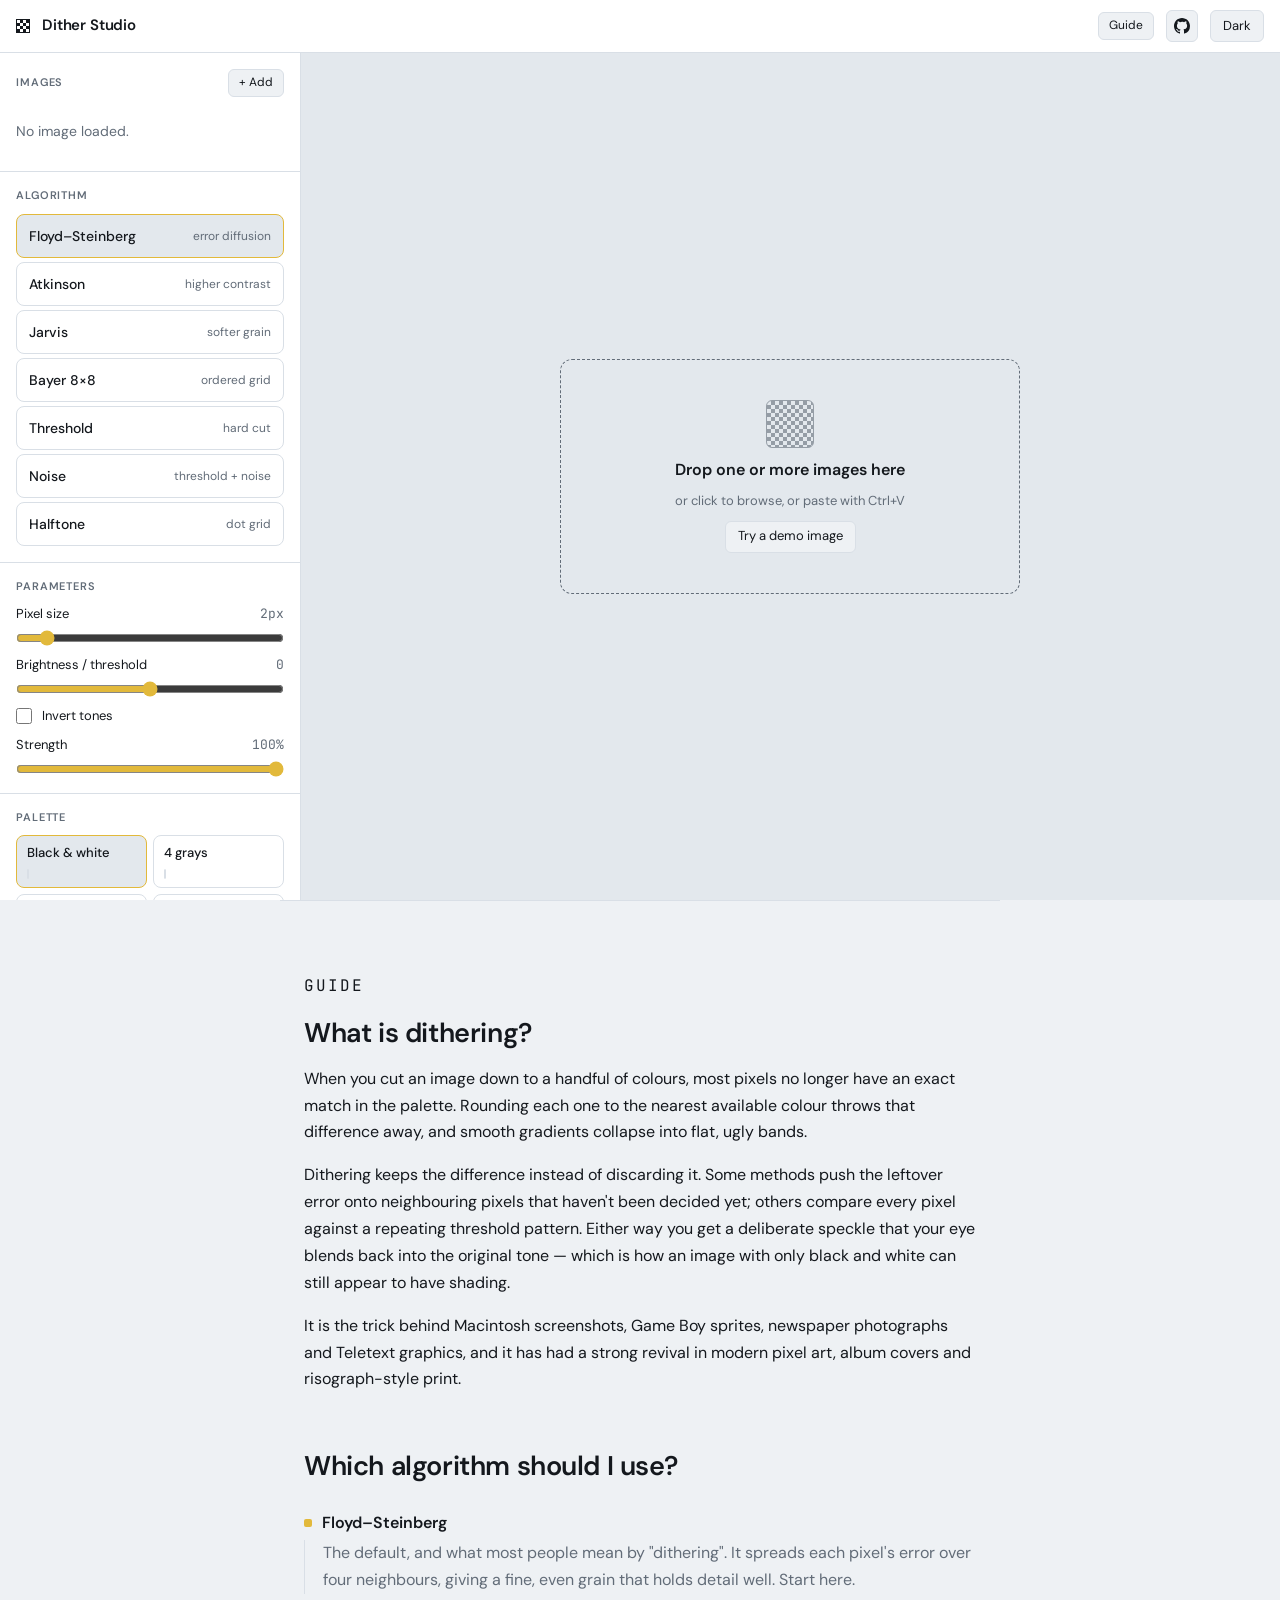
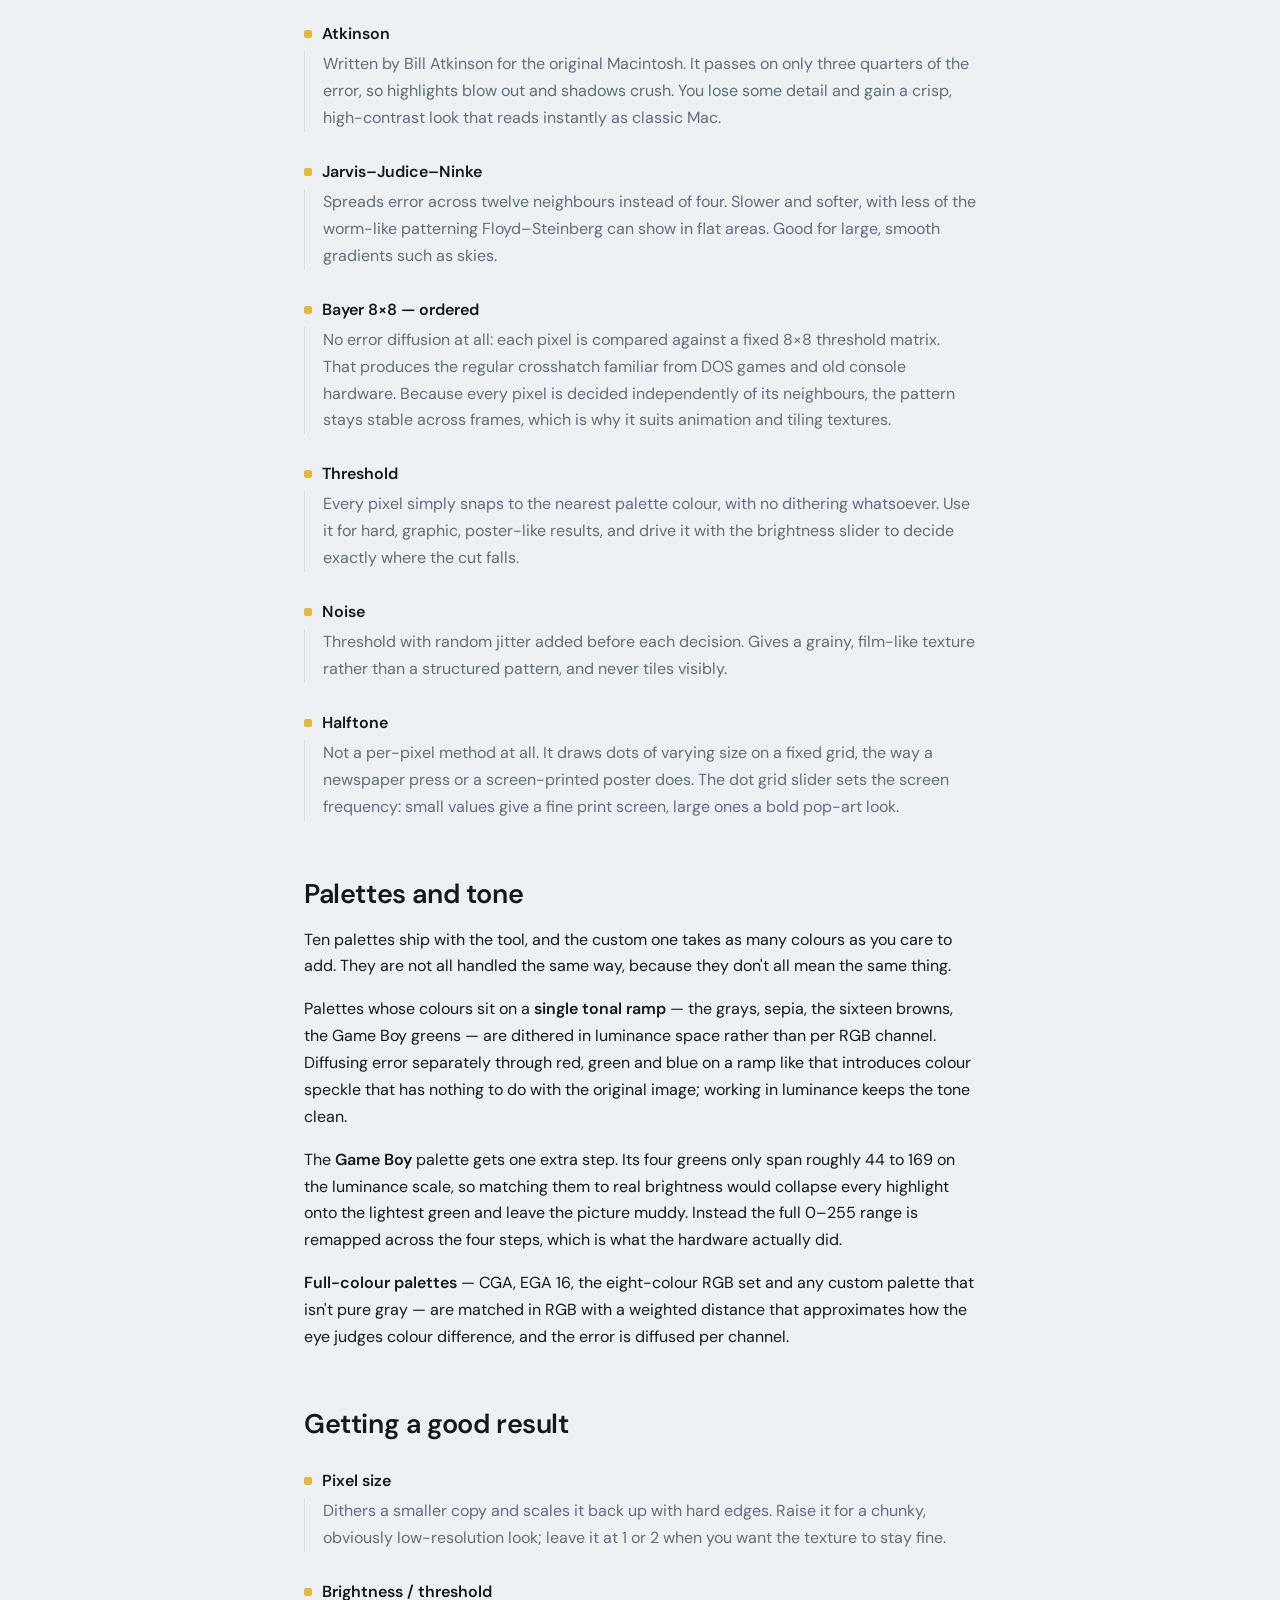
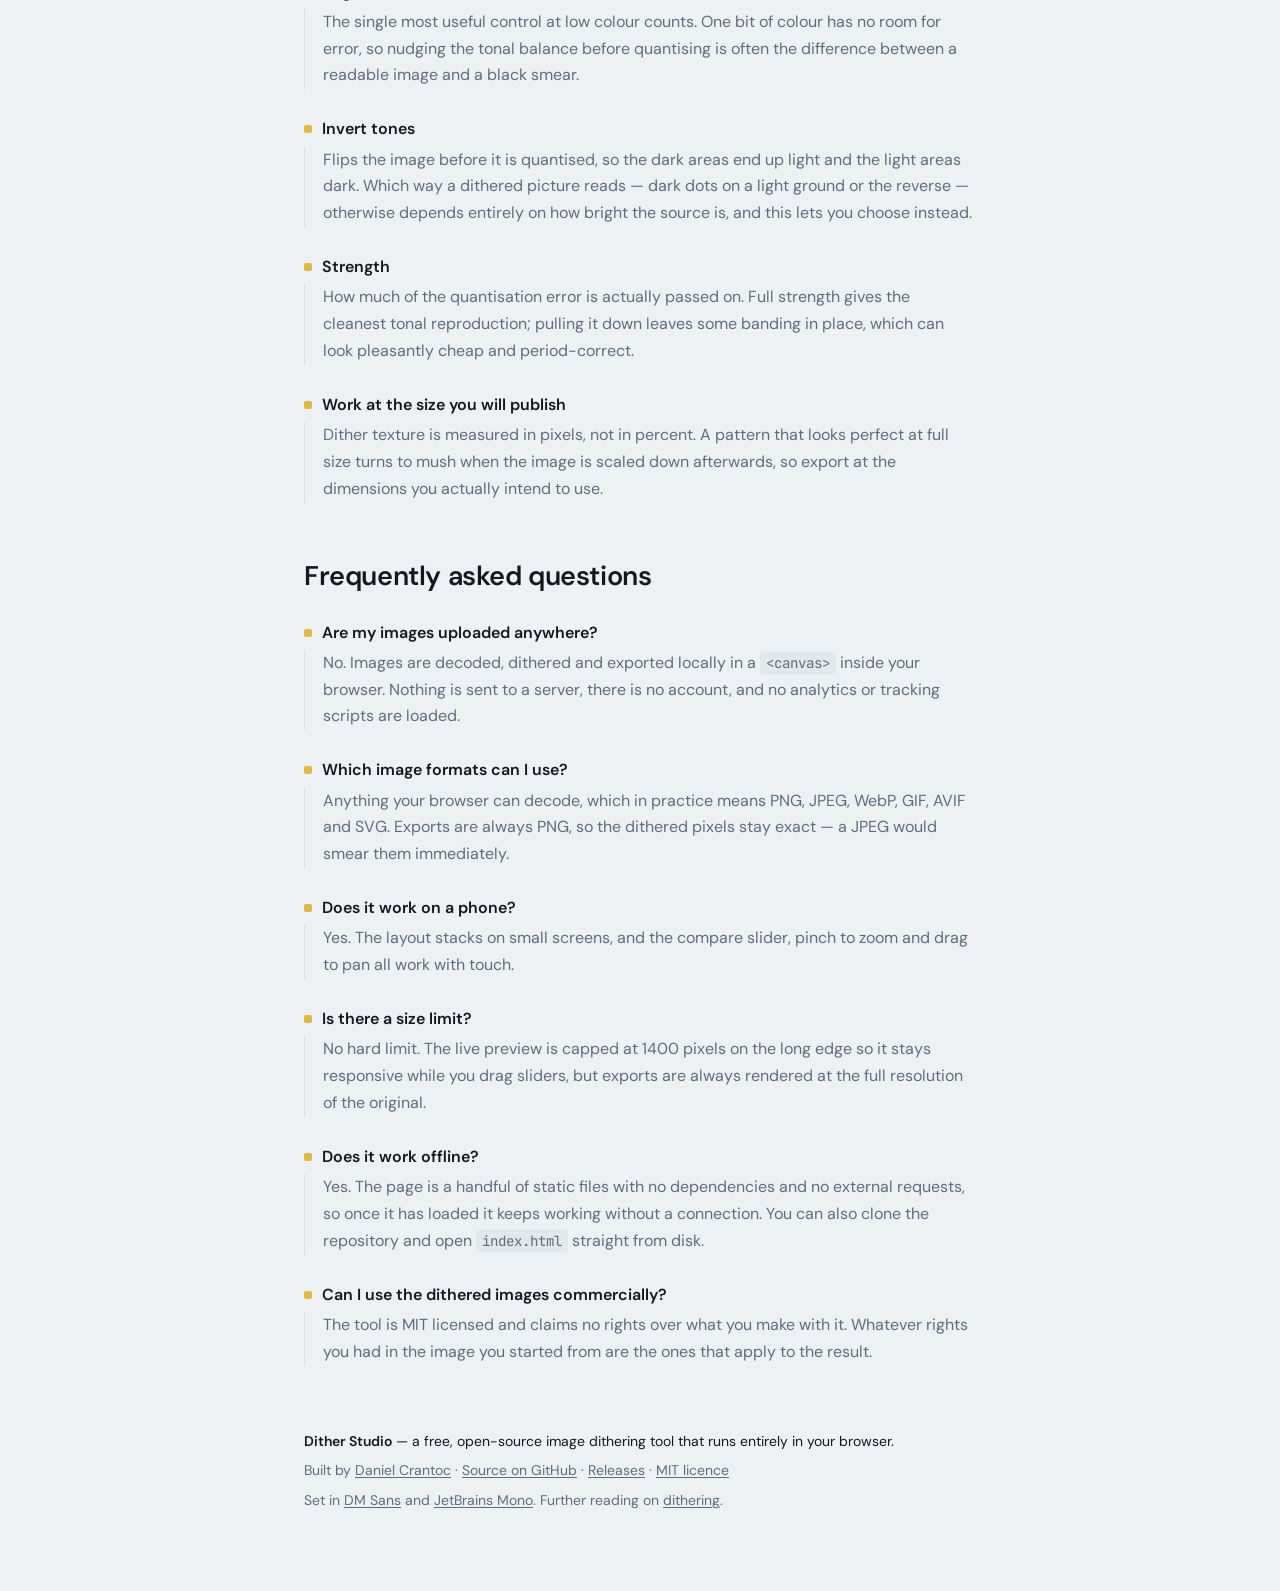
==== commit a814d8e3: "Add an invert option Requested on r/SideProject: whether a dithered image reads as dark dots on a li" ====
--- a/index.html
+++ b/index.html
@@ -34,7 +34,7 @@
 <link rel="preload" href="assets/fonts/jetbrains-mono-latin.woff2" as="font" type="font/woff2" crossorigin>
 <link rel="stylesheet" href="fonts.css">
 <link rel="stylesheet" href="styles.css">
-<script type="application/ld+json">[{"@context":"https://schema.org","@type":"WebApplication","@id":"https://zed2101.github.io/dither-studio/#app","name":"Dither Studio","alternateName":"Dither Studio online dithering tool","url":"https://zed2101.github.io/dither-studio/","applicationCategory":"MultimediaApplication","applicationSubCategory":"Image dithering tool","operatingSystem":"Any (web browser)","browserRequirements":"Requires JavaScript and HTML5 canvas","offers":{"@type":"Offer","price":"0","priceCurrency":"EUR"},"isAccessibleForFree":true,"license":"https://opensource.org/license/mit","softwareVersion":"1.0.0","datePublished":"2026-09-03","image":"https://zed2101.github.io/dither-studio/assets/og.png","author":{"@type":"Person","name":"Daniel Crantoc","url":"https://github.com/Zed2101"},"sameAs":["https://github.com/Zed2101/dither-studio"],"description":"Turn any image into 1-bit, Game Boy, CGA or sepia pixel art. Floyd-Steinberg, Atkinson, Jarvis, ordered Bayer, threshold and halftone dithering with a live before/after view. Runs entirely in the browser, nothing is uploaded.","featureList":["Floyd-Steinberg dithering","Atkinson dithering","Jarvis-Judice-Ninke dithering","Ordered Bayer 8x8 dithering","Threshold and noise threshold","Halftone dots","10 palettes including Game Boy, CGA, EGA and sepia","Custom palette editor","Live before/after compare slider","PNG, clipboard and ZIP export"],"keywords":"dithering, Floyd-Steinberg, Atkinson, Bayer, halftone, 1-bit, pixel art, Game Boy palette, CGA, image converter"},{"@context":"https://schema.org","@type":"FAQPage","@id":"https://zed2101.github.io/dither-studio/#faq","mainEntity":[{"@type":"Question","name":"Are my images uploaded anywhere?","acceptedAnswer":{"@type":"Answer","text":"No. Images are decoded, dithered and exported locally in a canvas element inside your browser. Nothing is sent to a server, there is no account, and no analytics or tracking scripts are loaded."}},{"@type":"Question","name":"Which image formats can I use?","acceptedAnswer":{"@type":"Answer","text":"Anything your browser can decode, which in practice means PNG, JPEG, WebP, GIF, AVIF and SVG. Exports are always PNG so the dithered pixels stay exact."}},{"@type":"Question","name":"Does it work on a phone?","acceptedAnswer":{"@type":"Answer","text":"Yes. The layout stacks on small screens, and the compare slider, pinch to zoom and drag to pan all work with touch."}},{"@type":"Question","name":"Is there a size limit?","acceptedAnswer":{"@type":"Answer","text":"There is no hard limit. The live preview is capped at 1400 pixels on the long edge to stay responsive, but exports are always rendered at the full resolution of the original image."}},{"@type":"Question","name":"Does it work offline?","acceptedAnswer":{"@type":"Answer","text":"Yes. The page is a handful of static files with no dependencies and no external requests, so once it has loaded it keeps working without a connection. You can also clone the repository and open index.html straight from disk."}},{"@type":"Question","name":"Can I use the dithered images commercially?","acceptedAnswer":{"@type":"Answer","text":"The tool is MIT licensed and claims no rights over what you make with it. Whatever rights you had in the image you started from are the ones that apply to the result."}}]}]</script>
+<script type="application/ld+json">[{"@context":"https://schema.org","@type":"WebApplication","@id":"https://zed2101.github.io/dither-studio/#app","name":"Dither Studio","alternateName":"Dither Studio online dithering tool","url":"https://zed2101.github.io/dither-studio/","applicationCategory":"MultimediaApplication","applicationSubCategory":"Image dithering tool","operatingSystem":"Any (web browser)","browserRequirements":"Requires JavaScript and HTML5 canvas","offers":{"@type":"Offer","price":"0","priceCurrency":"EUR"},"isAccessibleForFree":true,"license":"https://opensource.org/license/mit","softwareVersion":"1.1.0","datePublished":"2026-09-03","image":"https://zed2101.github.io/dither-studio/assets/og.png","author":{"@type":"Person","name":"Daniel Crantoc","url":"https://github.com/Zed2101"},"sameAs":["https://github.com/Zed2101/dither-studio"],"description":"Turn any image into 1-bit, Game Boy, CGA or sepia pixel art. Floyd-Steinberg, Atkinson, Jarvis, ordered Bayer, threshold and halftone dithering with a live before/after view. Runs entirely in the browser, nothing is uploaded.","featureList":["Floyd-Steinberg dithering","Atkinson dithering","Jarvis-Judice-Ninke dithering","Ordered Bayer 8x8 dithering","Threshold and noise threshold","Halftone dots","10 palettes including Game Boy, CGA, EGA and sepia","Custom palette editor","Invert tones","Live before/after compare slider","PNG, clipboard and ZIP export"],"keywords":"dithering, Floyd-Steinberg, Atkinson, Bayer, halftone, 1-bit, pixel art, Game Boy palette, CGA, image converter"},{"@context":"https://schema.org","@type":"FAQPage","@id":"https://zed2101.github.io/dither-studio/#faq","mainEntity":[{"@type":"Question","name":"Are my images uploaded anywhere?","acceptedAnswer":{"@type":"Answer","text":"No. Images are decoded, dithered and exported locally in a canvas element inside your browser. Nothing is sent to a server, there is no account, and no analytics or tracking scripts are loaded."}},{"@type":"Question","name":"Which image formats can I use?","acceptedAnswer":{"@type":"Answer","text":"Anything your browser can decode, which in practice means PNG, JPEG, WebP, GIF, AVIF and SVG. Exports are always PNG so the dithered pixels stay exact."}},{"@type":"Question","name":"Does it work on a phone?","acceptedAnswer":{"@type":"Answer","text":"Yes. The layout stacks on small screens, and the compare slider, pinch to zoom and drag to pan all work with touch."}},{"@type":"Question","name":"Is there a size limit?","acceptedAnswer":{"@type":"Answer","text":"There is no hard limit. The live preview is capped at 1400 pixels on the long edge to stay responsive, but exports are always rendered at the full resolution of the original image."}},{"@type":"Question","name":"Does it work offline?","acceptedAnswer":{"@type":"Answer","text":"Yes. The page is a handful of static files with no dependencies and no external requests, so once it has loaded it keeps working without a connection. You can also clone the repository and open index.html straight from disk."}},{"@type":"Question","name":"Can I use the dithered images commercially?","acceptedAnswer":{"@type":"Answer","text":"The tool is MIT licensed and claims no rights over what you make with it. Whatever rights you had in the image you started from are the ones that apply to the result."}}]}]</script>
 </head>
 <body>
 
@@ -112,6 +112,10 @@
           <span class="field-head"><span>Brightness / threshold</span><span id="biasVal" class="mono muted"></span></span>
           <input id="bias" type="range" min="-120" max="120" step="1" value="0">
         </label>
+        <label class="field field-check">
+          <input id="invert" type="checkbox">
+          <span>Invert tones</span>
+        </label>
         <label class="field" id="strengthField">
           <span class="field-head"><span>Strength</span><span id="strengthVal" class="mono muted"></span></span>
           <input id="strength" type="range" min="0" max="100" step="1" value="100">
@@ -258,6 +262,14 @@
       readable image and a black smear.
     </dd>
 
+    <dt>Invert tones</dt>
+    <dd>
+      Flips the image before it is quantised, so the dark areas end up light and the
+      light areas dark. Which way a dithered picture reads — dark dots on a light
+      ground or the reverse — otherwise depends entirely on how bright the source is,
+      and this lets you choose instead.
+    </dd>
+
     <dt>Strength</dt>
     <dd>
       How much of the quantisation error is actually passed on. Full strength gives the
--- a/styles.css
+++ b/styles.css
@@ -337,6 +337,20 @@
 /* parameters */
 .field { display: flex; flex-direction: column; gap: 6px; }
 .field[hidden] { display: none; }
+.field-check {
+  flex-direction: row;
+  align-items: center;
+  gap: 10px;
+  font-size: 13px;
+  cursor: pointer;
+}
+.field-check input {
+  width: 16px;
+  height: 16px;
+  margin: 0;
+  accent-color: var(--accent);
+  cursor: pointer;
+}
 .field-head { display: flex; justify-content: space-between; font-size: 13px; }
 
 /* palettes */
